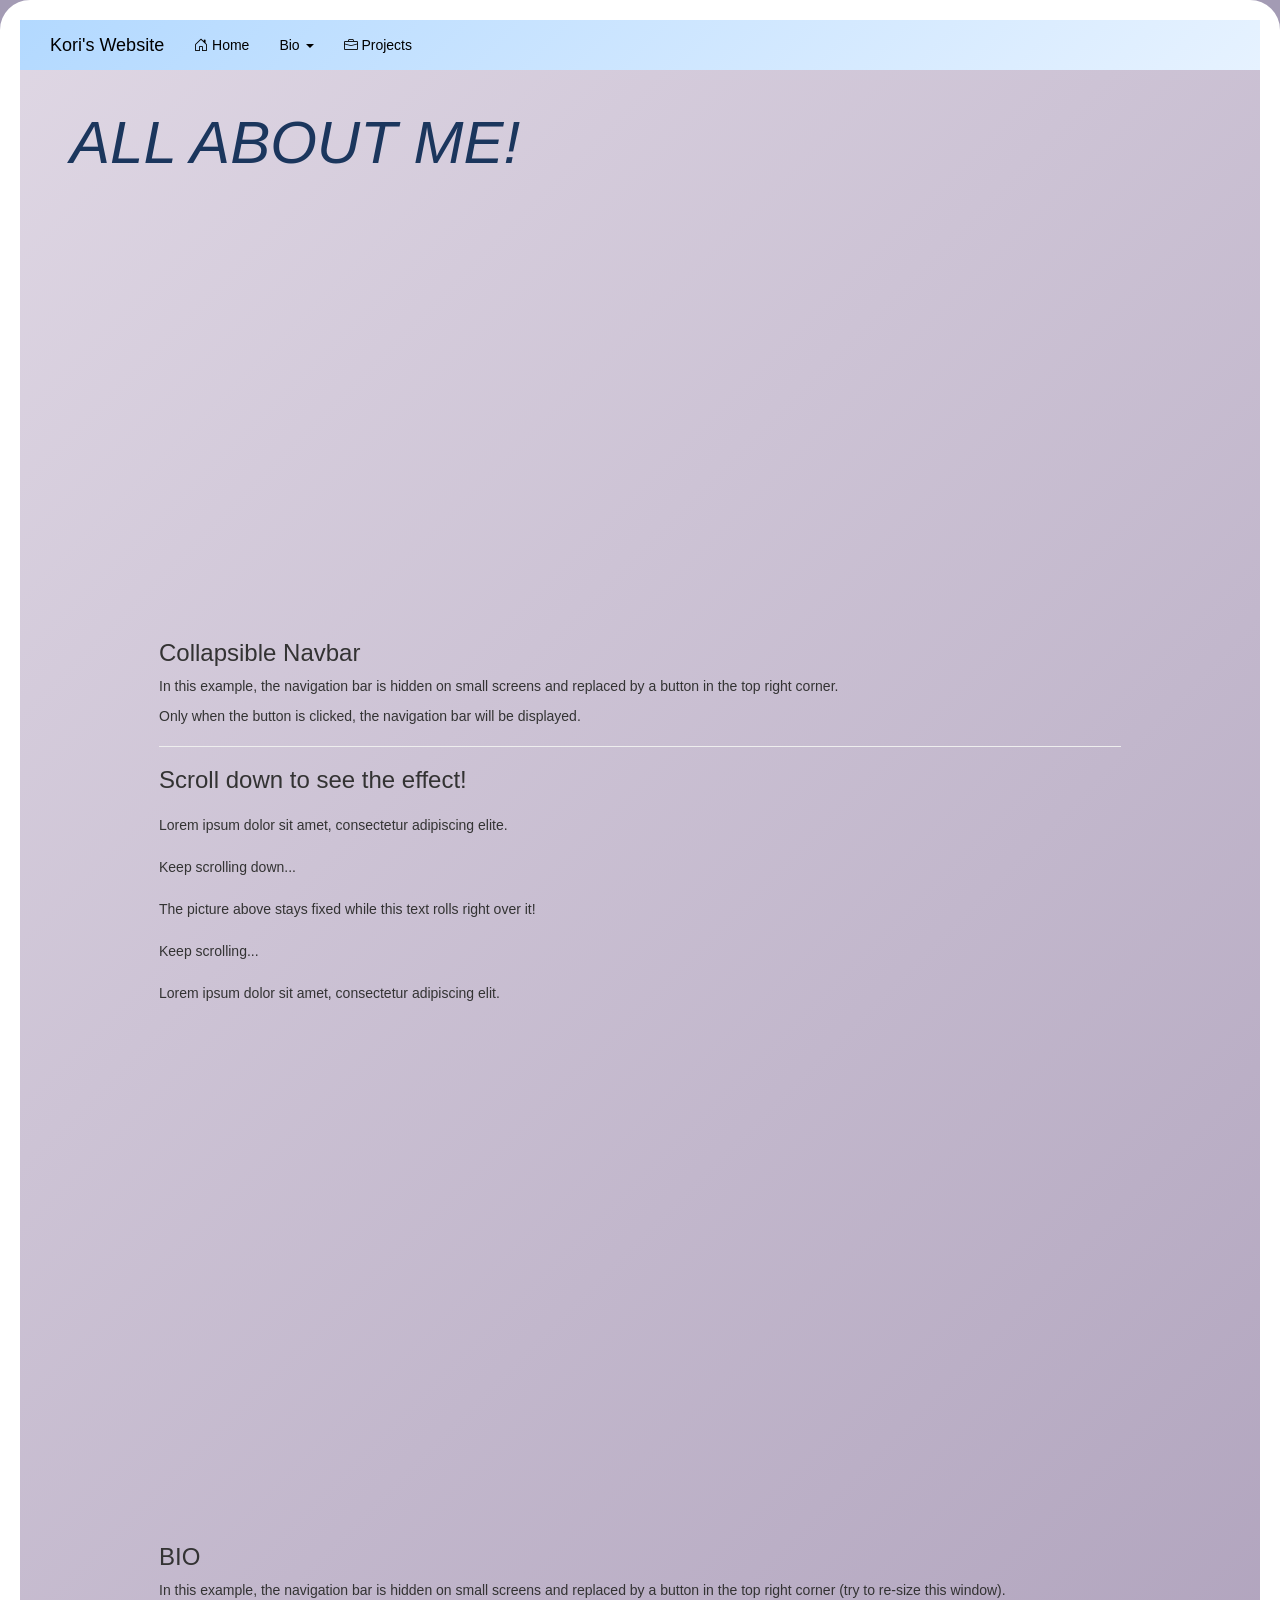
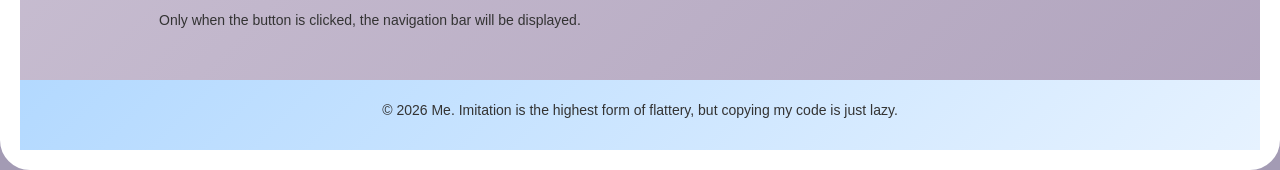
==== bio.html @ 788195bf "Create bio.html for personal website" ====
<!DOCTYPE html>
<html lang="en">
<head>
  <title>Kori's Website | About Me</title>
  <meta charset="utf-8">
  <link rel="icon" type="image/png" href="https://codehs.com/uploads/3c2c957ea691e31f2a3bf42e1557e6ff">
<link rel="stylesheet" href="https://cdn.jsdelivr.net/npm/bootstrap-icons@1.11.3/font/bootstrap-icons.min.css">
  <meta name="viewport" content="width=device-width, initial-scale=1">
  <link rel="stylesheet" href="https://maxcdn.bootstrapcdn.com/bootstrap/3.4.1/css/bootstrap.min.css">
  <link rel="stylesheet" href="style.css">
  <script src="https://ajax.googleapis.com/ajax/libs/jquery/3.7.1/jquery.min.js"></script>
  <script src="https://maxcdn.bootstrapcdn.com/bootstrap/3.4.1/js/bootstrap.min.js"></script>
  <style>
        /* This CSS runs ONLY on this specific page */
        html {
            background-color: #a39bb4; /* Match the background tone behind the white box */
            margin: 0;
            padding: 0;
            box-sizing: border-box;
        }

        body {
            /* Create the white border effect */
            border: 20px solid #ffffff; 
            border-radius: 30px;
            
            /* Background layout for the webpage content */
            background: linear-gradient(135deg, #dfd7e4 0%, #b0a3bd 100%); 
            min-height: calc(100vh - 40px); /* Adjusts height to account for the border top/bottom */
            margin: 0;
            box-sizing: border-box;
        }
    </style>
</head>
<body>

<nav class="myNav navbar-inverse soft-blue-gradient">
  <div class="container-fluid">
    <div class="navbar-header">
      <button type="button" class="navbar-toggle" data-toggle="collapse" data-target="#myNavbar">
        <span class="icon-bar"></span>
        <span class="icon-bar"></span>
        <span class="icon-bar"></span>                        
      </button>
      <a class="navbar-brand" href="index.html">Kori's Website</a>
    </div>
    <div class="collapse navbar-collapse" id="myNavbar">
      <ul class="nav navbar-nav">
        <li><a href="index.html"> <i class="bi bi-house-door"></i> Home</a></li>
        <li class="dropdown">
          <a class="dropdown-toggle active" data-toggle="dropdown" href="#">Bio <span class="caret"></span></a>
          <ul class="dropdown-menu">
            <li class ="active" ><a href="bio.html"><i class = "bi-person-fill"></i> About Me</a></li>
            <li><a href="gallery.html"><i class ="bi-grid-3x3-gap"></i> My Photo Gallery</a></li>
          </ul>
        </li>
        <li><a href="projects.html"><i class ="bi-briefcase"></i> Projects</a></li>
         
        
      </ul>
    </div>
  </div>
</nav>
<div class="parallax_bio">
        <h1 class=text-left>ALL ABOUT ME!</h1>
        
    </div>
    <div class="container" style="margin-top: 50px; margin-bottom: 500px;">
        <h3>Collapsible Navbar</h3>
        <p>In this example, the navigation bar is hidden on small screens and replaced by a button in the top right corner.</p>
        <p>Only when the button is clicked, the navigation bar will be displayed.</p>
        
        <!-- Added placeholder blocks to guarantee scrolling capability -->
        <hr>
        <h3>Scroll down to see the effect!</h3>
        <p style="line-height: 3;">
            Lorem ipsum dolor sit amet, consectetur adipiscing elite.<br>
            Keep scrolling down...<br>
            The picture above stays fixed while this text rolls right over it!<br>
            Keep scrolling...<br>
            Lorem ipsum dolor sit amet, consectetur adipiscing elit.
        </p>
    </div>
<div class="container">
  <h3>BIO</h3>
  <p>In this example, the navigation bar is hidden on small screens and replaced by a button in the top right corner (try to re-size this window).
  <p>Only when the button is clicked, the navigation bar will be displayed.</p>
</div>
<footer class="bottom-footer">
  <div class="container">
    <div class="row">
      <div class="col-xs-12 text-center">
        <p class="copyright-text">&copy; 2026 Me. Imitation is the highest form of flattery, but copying my code is just lazy.</p>
      </div>
    </div>
  </div>
</footer>
</body>
</html>
---- style.css ----
h1{
    font-style: italic;
}

.myNav.soft-blue-gradient {
  background-image: linear-gradient(135deg, #b3d9ff, #e6f2ff);
  background-color: #b3d9ff; 
 
}

.parallax h1,
.parallax_bio h1{
  color: #1b365d;
  
  font-size: clamp(2rem, 1rem + 6vw, 6rem);
  margin-top: 0;
  padding-top: 40px;
  padding-left: 50px;
  margin-right: 200px;
   
}
.myNav.navbar-inverse .navbar-brand,
.myNav.navbar-inverse .navbar-nav > li > a {
    color: #000000;
}
.parallax h3, 
.parrallax_bio h3{
color: #1b365d;
  font-size: clamp(1.25rem, 1rem + 1vw, 2rem);
  margin-top: 0.5rem; 
  padding-left:50px;
  font-weight: 400;    
}


.myNav .navbar-nav > .active > a {
  background-color: #1b365d !important; 
  color: #ffffff !important;           
}
.myNav .dropdown-menu > .active > a {
  background-color: #1b365d !important; 
  color: #ffffff !important;           
}
.dropdown-menu .li{
    background-color:b3d9ff ;
}
.parallax {
  /* The image used */
  background-image: url("https://www.trafalgar.com/real-word/wp-content/uploads//2018/01/Tokyo-Skyline-www.istockphoto.com_gb_photo_tokyo-japan-city-skyline-gm504317383-44289846-SeanPavonePhoto.jpg");

  /* Set a specific height */
  min-height: 500px;

  /* Create the parallax scrolling effect */
  background-attachment: scroll;
  background-position: center;
  background-repeat: no-repeat;
  background-size: cover;
  
}

.bottom-footer {
  background-image: linear-gradient(135deg, #b3d9ff, #e6f2ff);
  background-color: #b3d9ff;  
  padding: 20px 0;           
  margin-top: 40px;         
}
.parallax_bio {
  /* The image used */
  background-image: url("https://img.magnific.com/free-photo/blue-stationery-table_23-2148169490.jpg?semt=ais_hybrid&w=740&q=80");

  /* Set a specific height */
  min-height: 500px;

  /* Create the parallax scrolling effect */
  background-attachment: fixed;
  background-position: center;
  background-repeat: no-repeat;
  background-size: cover;
  
}
.bottom-footer {
  background-image: linear-gradient(135deg, #b3d9ff, #e6f2ff);
  background-color: #b3d9ff;  
  padding: 20px 0;           
  margin-top: 40px;         
}

.myNav.navbar-inverse .navbar-nav > li > a:hover,
.myNav.navbar-inverse .navbar-nav > li > a:focus,
.myNav.navbar-inverse .navbar-nav > .open > a,
.myNav.navbar-inverse .navbar-nav > .open > a:hover,
.myNav.navbar-inverse .navbar-nav > .open > a:focus,
.myNav .dropdown-menu > .active > a,
.myNav .dropdown-menu > li > a:hover,
.myNav .dropdown-menu > li > a:focus {
    background-color: #7fb5ff;
    color: #ffffff !important;
}

.myNav .dropdown-menu {
    background-color: #b3d9ff !important;
}
body{
    background-color: #FBF9F6 
}
.body p{
    
}
/* Target screens smaller than or equal to 768px (Mobile/Tablets) */
@media screen and (width <= 768px) {
  body {
    background-color: lightgray;
  }
}

/* Target screens larger than or equal to 1024px (Desktops) */
@media screen and (width >= 1024px) {
  .container {
    width: 80%;
  }
}

/* Target a specific range (Between 600px and 1000px) */
@media screen and (600px <= width <= 1000px) {
  .sidebar {
    display: block;
  }
}
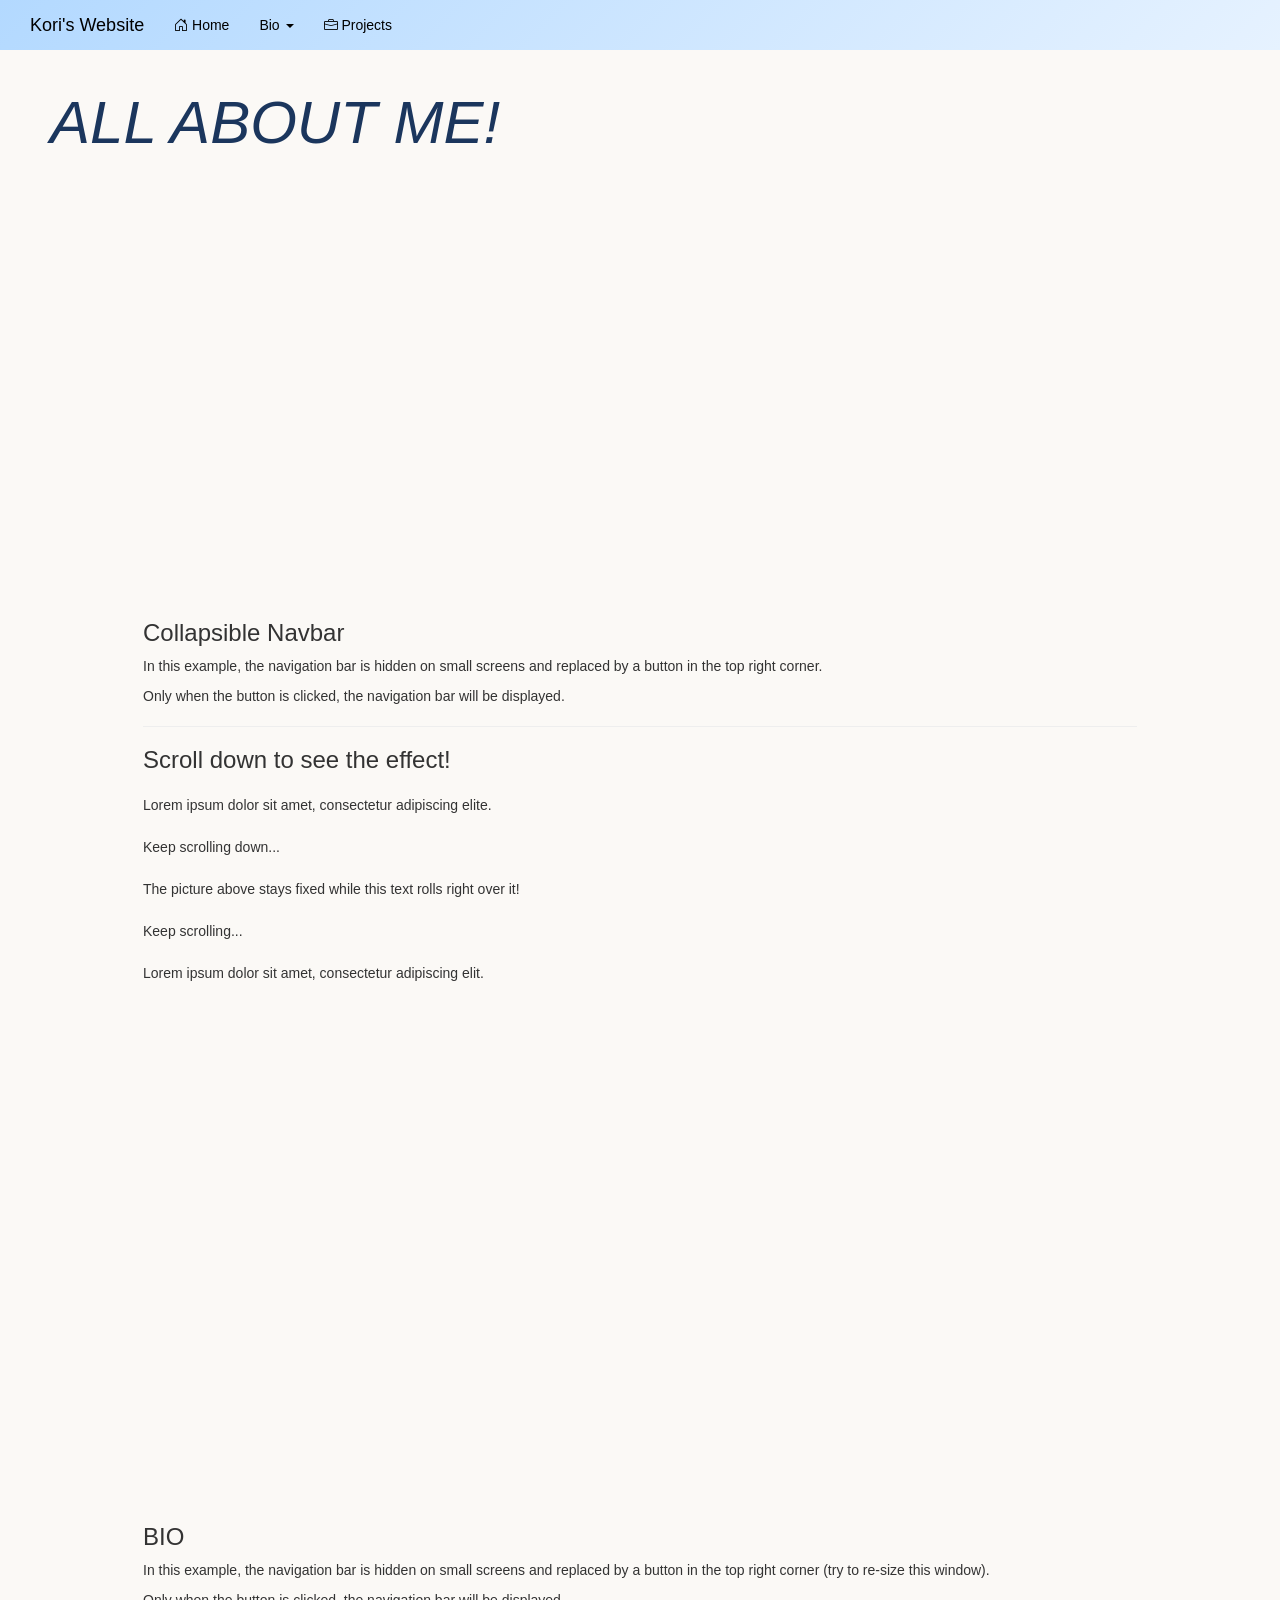
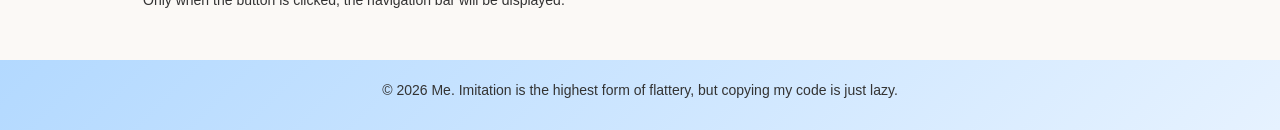
==== commit aaf32021: "Remove inline CSS from bio.html Removed inline CSS styles from bio.html to improve maintainability." ====
--- a/bio.html
+++ b/bio.html
@@ -10,27 +10,7 @@
   <link rel="stylesheet" href="style.css">
   <script src="https://ajax.googleapis.com/ajax/libs/jquery/3.7.1/jquery.min.js"></script>
   <script src="https://maxcdn.bootstrapcdn.com/bootstrap/3.4.1/js/bootstrap.min.js"></script>
-  <style>
-        /* This CSS runs ONLY on this specific page */
-        html {
-            background-color: #a39bb4; /* Match the background tone behind the white box */
-            margin: 0;
-            padding: 0;
-            box-sizing: border-box;
-        }
-
-        body {
-            /* Create the white border effect */
-            border: 20px solid #ffffff; 
-            border-radius: 30px;
-            
-            /* Background layout for the webpage content */
-            background: linear-gradient(135deg, #dfd7e4 0%, #b0a3bd 100%); 
-            min-height: calc(100vh - 40px); /* Adjusts height to account for the border top/bottom */
-            margin: 0;
-            box-sizing: border-box;
-        }
-    </style>
+  
 </head>
 <body>
 
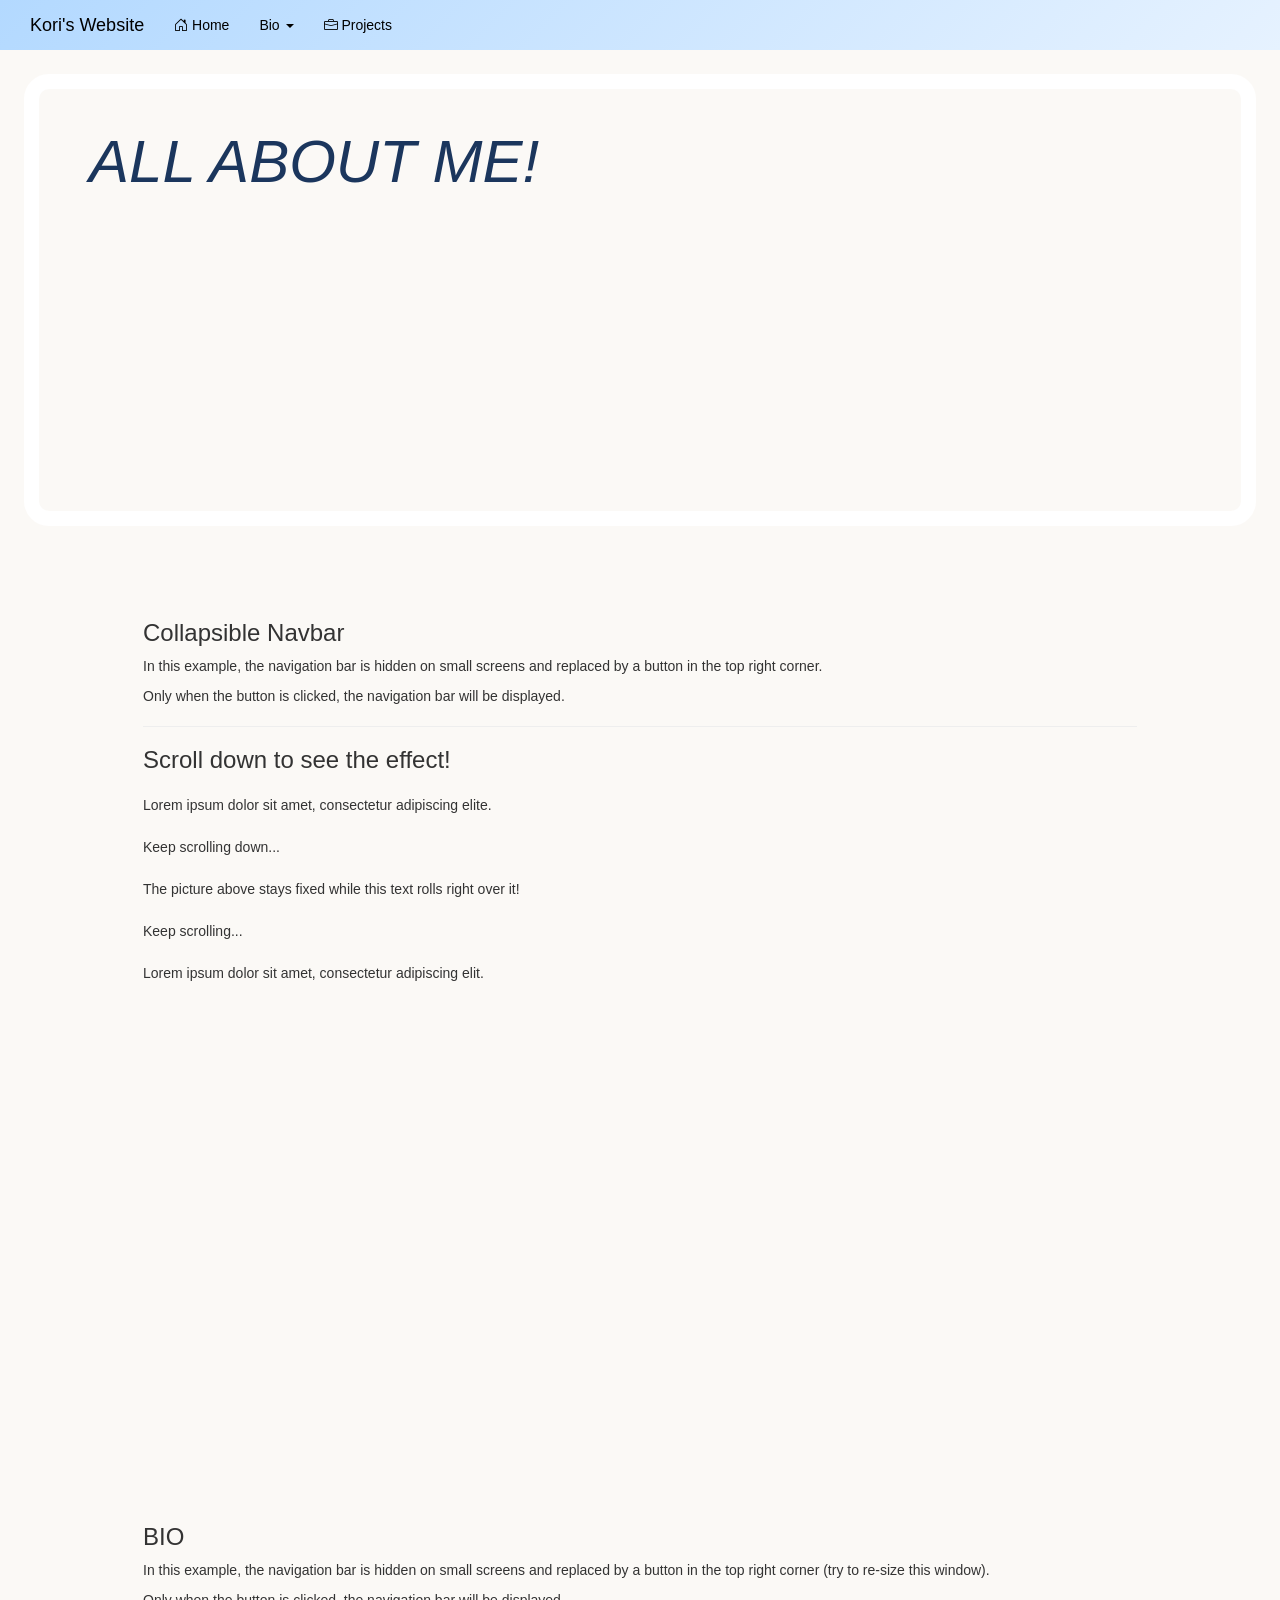
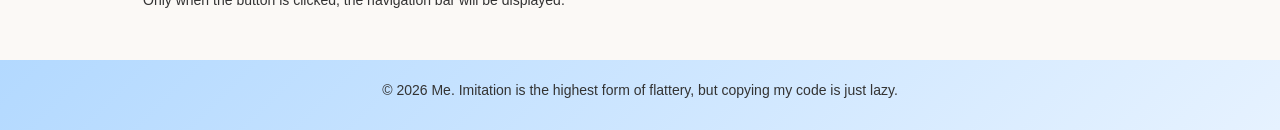
==== commit ca991118: "Enhance bio.html with parallax styles Added CSS styles for parallax effect and frame." ====
--- a/bio.html
+++ b/bio.html
@@ -10,7 +10,23 @@
   <link rel="stylesheet" href="style.css">
   <script src="https://ajax.googleapis.com/ajax/libs/jquery/3.7.1/jquery.min.js"></script>
   <script src="https://maxcdn.bootstrapcdn.com/bootstrap/3.4.1/js/bootstrap.min.js"></script>
-  
+  <style>
+  /* Keeps the floating border strictly limited to the parallax section container */
+  .parallax_bio {
+    position: relative; 
+  }
+
+  /* Creates the floating outline inside your picture */
+  .parallax-frame {
+    position: absolute;
+    inset: 24px;              /* Pulls the box 24px away from the image edges */
+    border: 15px solid #ffffff; /* Thickness of the white line */
+    border-radius: 25px;       /* Rounds the corners */
+    box-sizing: border-box; 
+    pointer-events: none;      /* Prevents the border layer from blocking mouse clicks */
+  }
+</style>
+
 </head>
 <body>
 
@@ -42,9 +58,11 @@
   </div>
 </nav>
 <div class="parallax_bio">
-        <h1 class=text-left>ALL ABOUT ME!</h1>
+     <div class="parallax-frame">
+        <h1>ALL ABOUT ME!</h1>
         
     </div>
+    </div> 
     <div class="container" style="margin-top: 50px; margin-bottom: 500px;">
         <h3>Collapsible Navbar</h3>
         <p>In this example, the navigation bar is hidden on small screens and replaced by a button in the top right corner.</p>
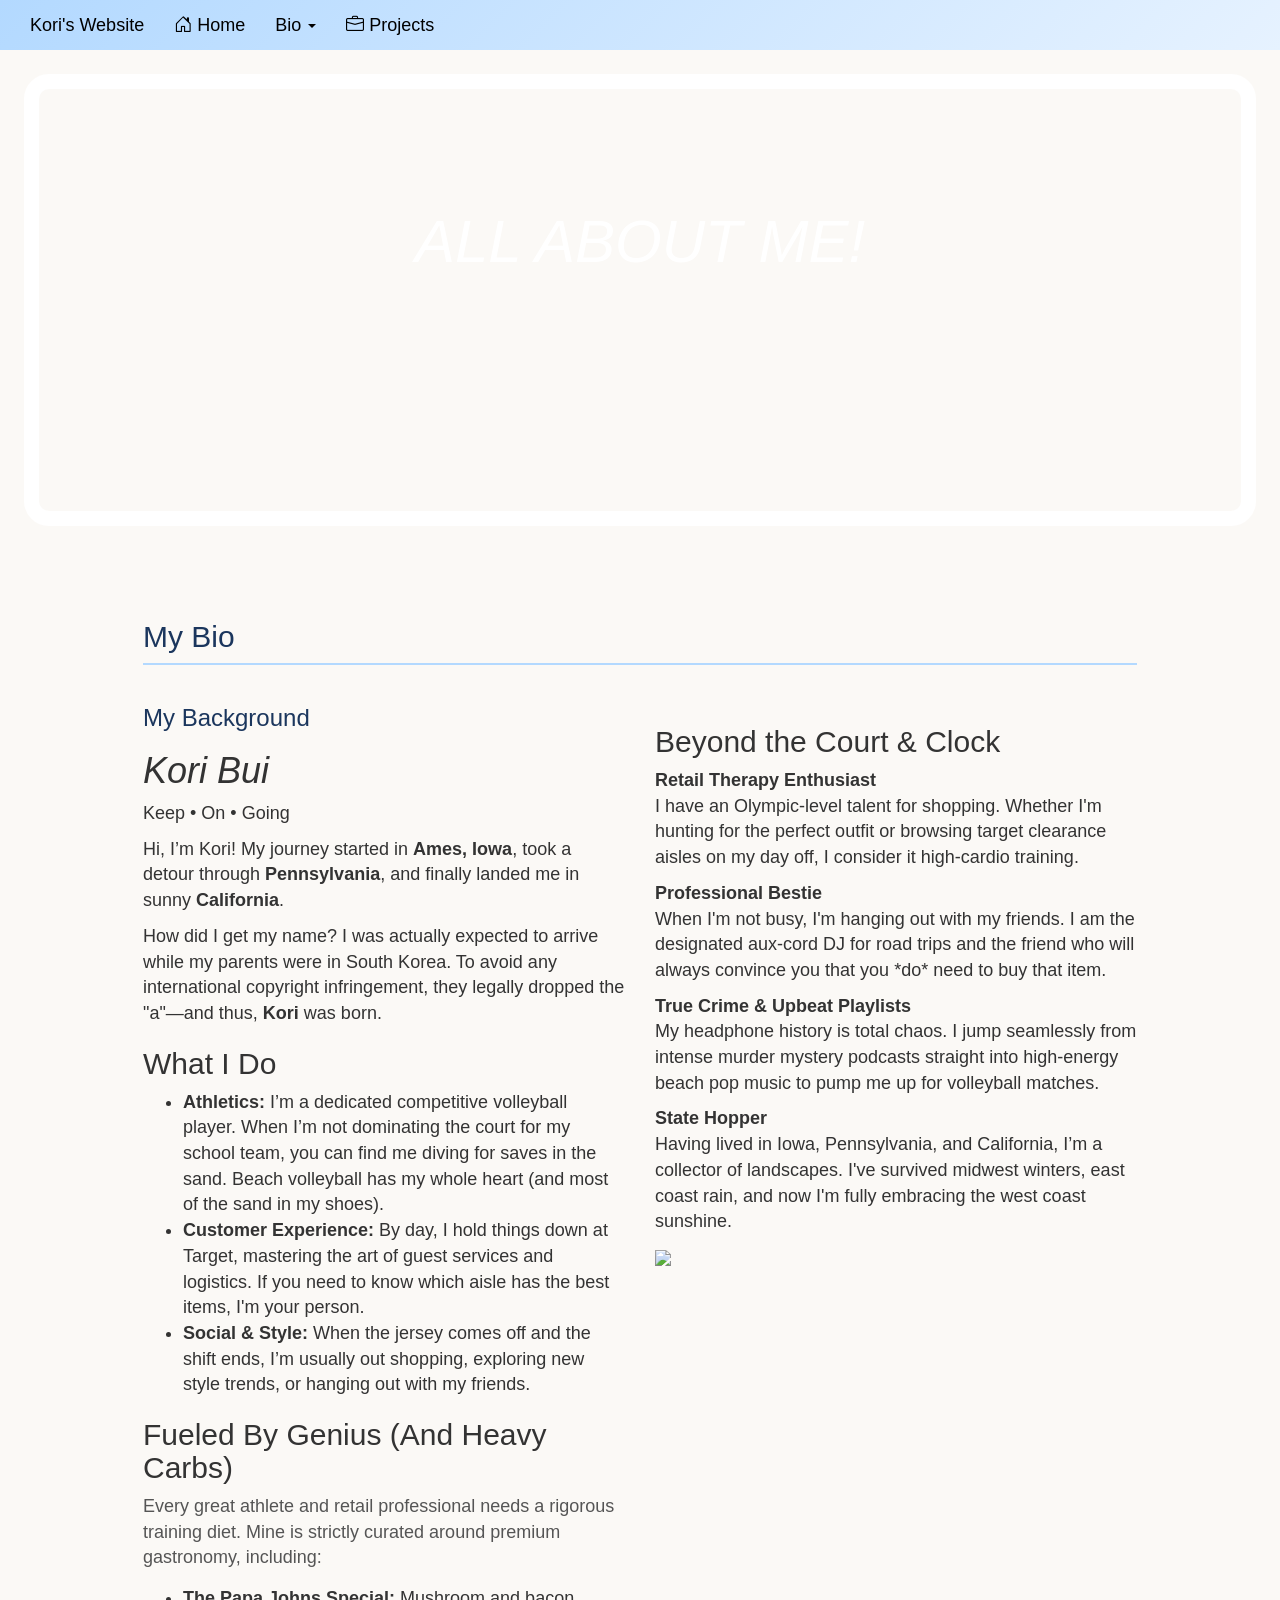
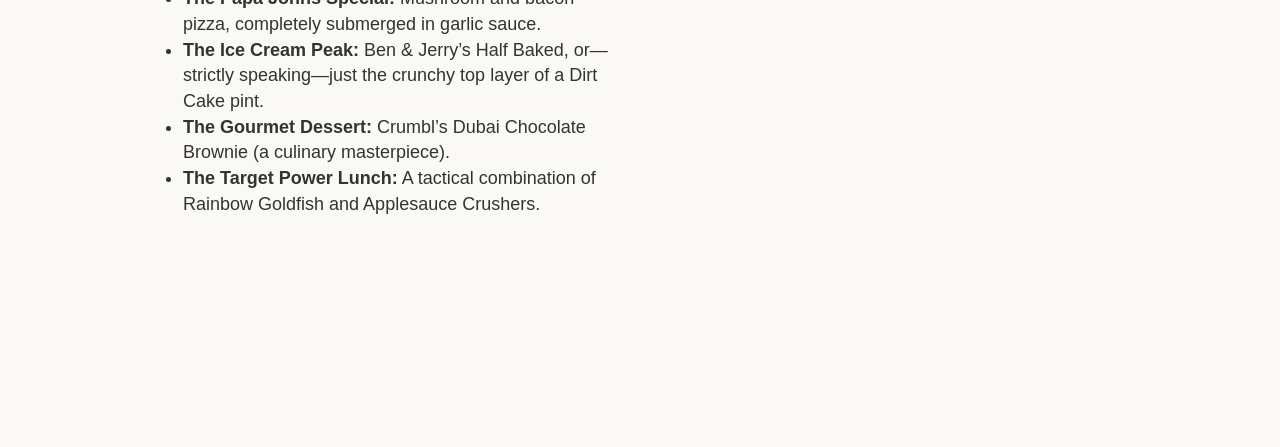
==== commit 12c516bf: "Update bio.html with personal bio and interests Added a new bio section with personal background and" ====
--- a/bio.html
+++ b/bio.html
@@ -25,6 +25,14 @@
     box-sizing: border-box; 
     pointer-events: none;      /* Prevents the border layer from blocking mouse clicks */
   }
+  body {
+    font-family: 'Poppins', sans-serif;
+    
+   
+    
+    /* CHANGE THIS if you want ALL text across the page to be bigger: */
+    font-size: 18px; 
+}
 </style>
 
 </head>
@@ -63,35 +71,90 @@
         
     </div>
     </div> 
-    <div class="container" style="margin-top: 50px; margin-bottom: 500px;">
-        <h3>Collapsible Navbar</h3>
-        <p>In this example, the navigation bar is hidden on small screens and replaced by a button in the top right corner.</p>
-        <p>Only when the button is clicked, the navigation bar will be displayed.</p>
+<div class="container" style="margin-top: 50px; margin-bottom: 200px;">
+    <!-- Section Title -->
+    <div class="row" style="margin-bottom: 30px;">
+        <div class="col-xs-12">
+            <h2 style="color: #1b365d; border-bottom: 2px solid #b3d9ff; padding-bottom: 10px;">My Bio</h2>
+        </div>
+    </div>
+
+    <!-- Two Column Information Layout -->
+    <div class="row">
+        <!-- Left Column -->
+        <div class="col-sm-6" style="margin-bottom: 20px;">
+            <h3 style="color: #1b365d; margin-top: 0;">My Background</h3>
+             <div class="content-col">
+            <h1>Kori Bui</h1>
+            <p class="taglines">Keep • On • Going</p>
+            
+            <div class="intro-text">
+                <p>Hi, I’m Kori! My journey started in <strong>Ames, Iowa</strong>, took a detour through <strong>Pennsylvania</strong>, and finally landed me in sunny <strong>California</strong>.</p>
+                <p>How did I get my name? I was actually expected to arrive while my parents were in South Korea. To avoid any international copyright infringement, they legally dropped the "a"—and thus, <strong>Kori</strong> was born.</p>
+            </div>
+
+            <h2>What I Do</h2>
+            <ul>
+                <li><strong>Athletics:</strong> I’m a dedicated competitive volleyball player. When I’m not dominating the court for my school team, you can find me diving for saves in the sand. Beach volleyball has my whole heart (and most of the sand in my shoes).</li>
+                <li><strong>Customer Experience:</strong> By day, I hold things down at Target, mastering the art of guest services and logistics. If you need to know which aisle has the best items, I'm your person.</li>
+                <li><strong>Social & Style:</strong> When the jersey comes off and the shift ends, I’m usually out shopping, exploring new style trends, or hanging out with my friends.</li>
+            </ul>
+
+            <h2>Fueled By Genius (And Heavy Carbs)</h2>
+            <p style="margin-bottom: 15px; color: #555;">Every great athlete and retail professional needs a rigorous training diet. Mine is strictly curated around premium gastronomy, including:</p>
+            <ul>
+                <li><strong>The Papa Johns Special:</strong> Mushroom and bacon pizza, completely submerged in garlic sauce.</li>
+                <li><strong>The Ice Cream Peak:</strong> Ben & Jerry’s Half Baked, or—strictly speaking—just the crunchy top layer of a Dirt Cake pint.</li>
+                <li><strong>The Gourmet Dessert:</strong> Crumbl’s Dubai Chocolate Brownie (a culinary masterpiece).</li>
+                <li><strong>The Target Power Lunch:</strong> A tactical combination of Rainbow Goldfish and Applesauce Crushers.</li>
+            </ul>
+
+            
+        </div>
+
+        </div>
         
-        <!-- Added placeholder blocks to guarantee scrolling capability -->
-        <hr>
-        <h3>Scroll down to see the effect!</h3>
-        <p style="line-height: 3;">
-            Lorem ipsum dolor sit amet, consectetur adipiscing elite.<br>
-            Keep scrolling down...<br>
-            The picture above stays fixed while this text rolls right over it!<br>
-            Keep scrolling...<br>
-            Lorem ipsum dolor sit amet, consectetur adipiscing elit.
-        </p>
+        <!-- Right Column -->
+        <div class="col-sm-6" style="margin-bottom: 20px;">
+                        
+            <h2>Beyond the Court & Clock</h2>
+            <div class="modern-list-grid" style="margin-bottom: 20px;">
+                
+                <div class="info-card interest-card">
+                    
+                    <strong>Retail Therapy Enthusiast</strong>
+                    <p>I have an Olympic-level talent for shopping. Whether I'm hunting for the perfect outfit or browsing target clearance aisles on my day off, I consider it high-cardio training.</p>
+                </div>
+
+                <div class="info-card interest-card">
+                    
+                    <strong>Professional Bestie</strong>
+                    <p>When I'm not busy, I'm hanging out with my friends. I am the designated aux-cord DJ for road trips and the friend who will always convince you that you *do* need to buy that item.</p>
+                </div>
+
+                <div class="info-card interest-card">
+                    
+                    <strong>True Crime & Upbeat Playlists</strong>
+                    <p>My headphone history is total chaos. I jump seamlessly from intense murder mystery podcasts straight into high-energy beach pop music to pump me up for volleyball matches.</p>
+                </div>
+
+                <div class="info-card interest-card">
+                    
+                    <strong>State Hopper</strong>
+                    <p>Having lived in Iowa, Pennsylvania, and California, I’m a collector of landscapes. I've survived midwest winters, east coast rain, and now I'm fully embracing the west coast sunshine.</p>
+                </div>
+                <!-- Interests Section Bottom Image -->
+            <div class="interests-image-wrapper">
+                <img src="https://stuffinla.com/wp-content/uploads/2017/02/49271155788_a6fb39713d_k.jpg"  class="interests-bottom-img">
+            </div>
+
+
+            </div>
+            
+
+        </div>
     </div>
-<div class="container">
-  <h3>BIO</h3>
-  <p>In this example, the navigation bar is hidden on small screens and replaced by a button in the top right corner (try to re-size this window).
-  <p>Only when the button is clicked, the navigation bar will be displayed.</p>
 </div>
-<footer class="bottom-footer">
-  <div class="container">
-    <div class="row">
-      <div class="col-xs-12 text-center">
-        <p class="copyright-text">&copy; 2026 Me. Imitation is the highest form of flattery, but copying my code is just lazy.</p>
-      </div>
-    </div>
-  </div>
 </footer>
 </body>
 </html>
--- a/style.css
+++ b/style.css
@@ -7,9 +7,15 @@
   background-color: #b3d9ff; 
  
 }
-
-.parallax h1,
 .parallax_bio h1{
+    font-size: clamp(2rem, 1rem + 6vw, 6rem);
+    color:white !important;
+    padding-top:100px !important;
+    text-align: center !important;
+    margin-right:30px;
+    margin-left:30px;
+}
+.parallax h1,{
   color: #1b365d;
   
   font-size: clamp(2rem, 1rem + 6vw, 6rem);
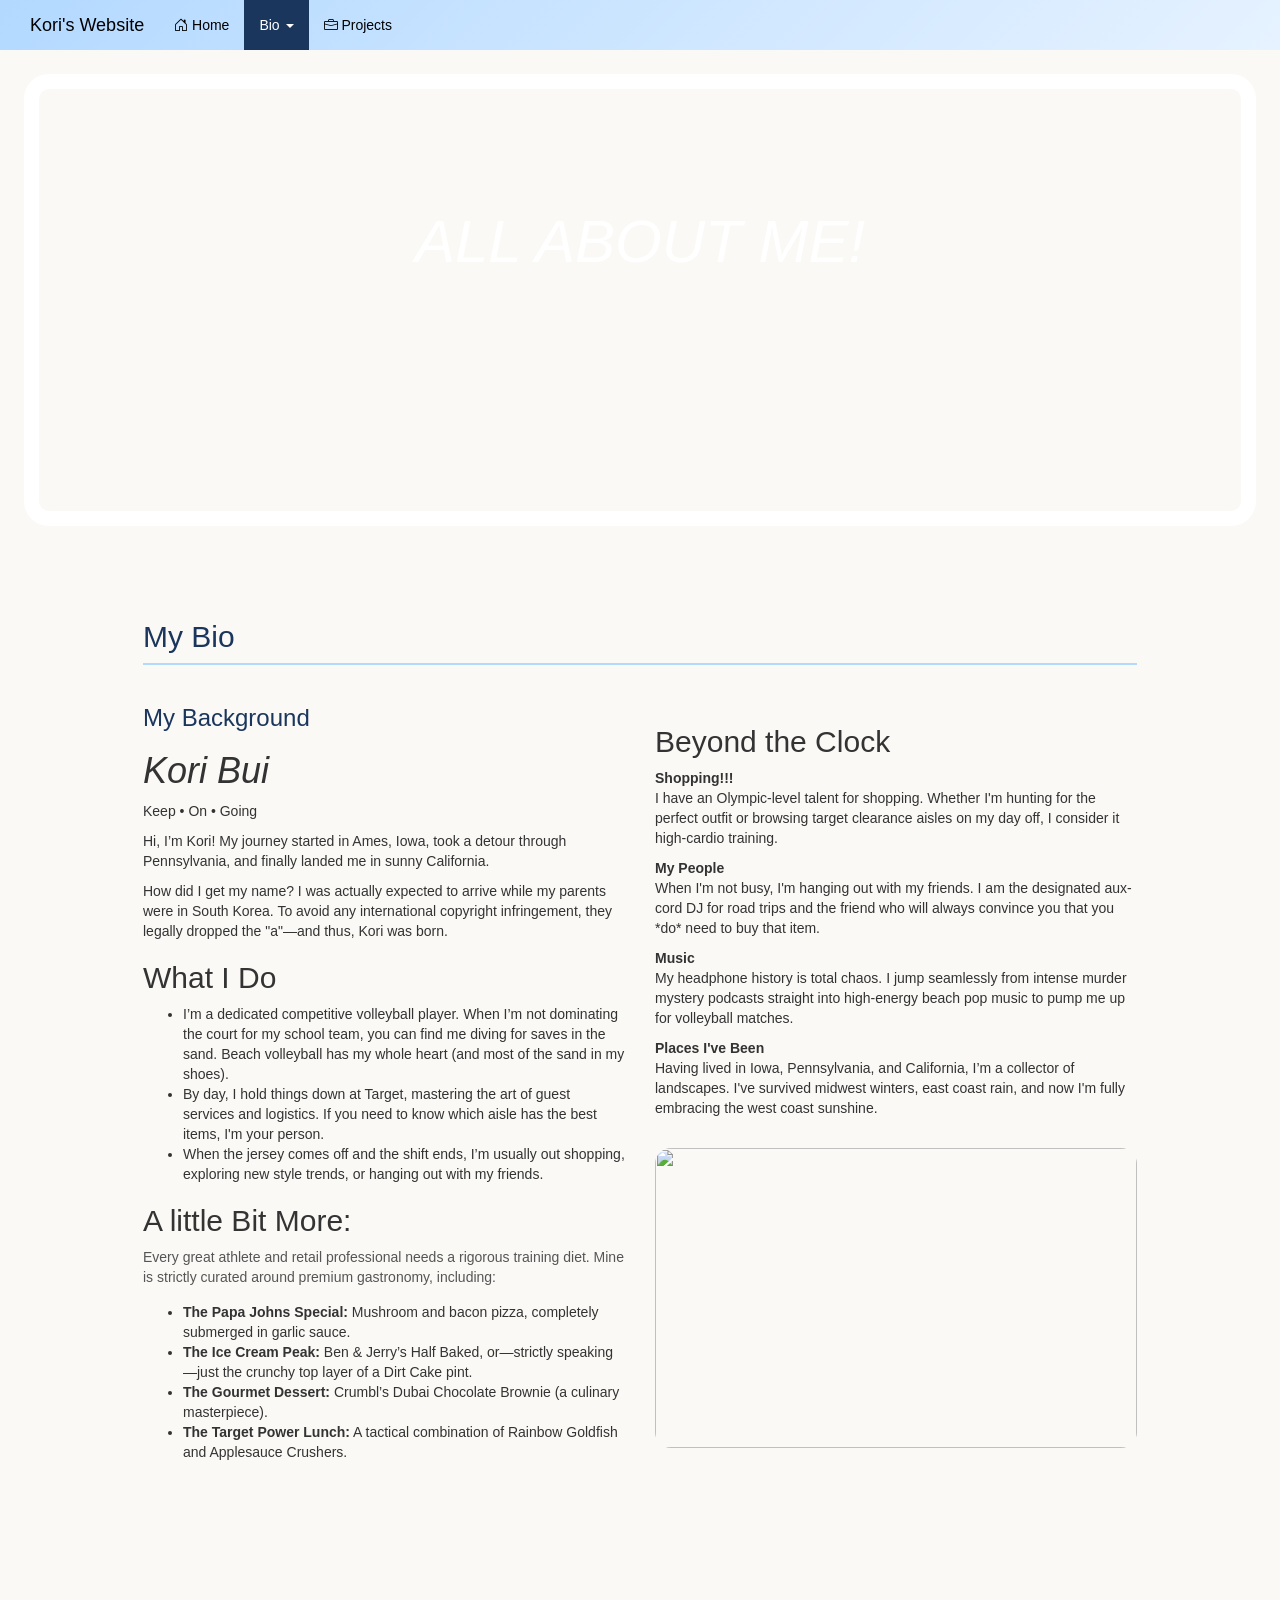
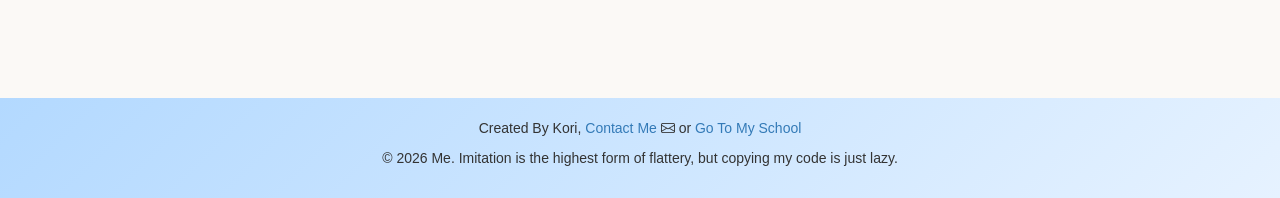
==== commit 5ae009fe: "Refactor bio.html for clarity and structure" ====
--- a/bio.html
+++ b/bio.html
@@ -30,9 +30,9 @@
     
    
     
-    /* CHANGE THIS if you want ALL text across the page to be bigger: */
-    font-size: 18px; 
+     
 }
+
 </style>
 
 </head>
@@ -51,8 +51,8 @@
     <div class="collapse navbar-collapse" id="myNavbar">
       <ul class="nav navbar-nav">
         <li><a href="index.html"> <i class="bi bi-house-door"></i> Home</a></li>
-        <li class="dropdown">
-          <a class="dropdown-toggle active" data-toggle="dropdown" href="#">Bio <span class="caret"></span></a>
+        <li class="dropdown active">
+          <a class="dropdown-toggle" data-toggle="dropdown" href="#">Bio <span class="caret"></span></a>
           <ul class="dropdown-menu">
             <li class ="active" ><a href="bio.html"><i class = "bi-person-fill"></i> About Me</a></li>
             <li><a href="gallery.html"><i class ="bi-grid-3x3-gap"></i> My Photo Gallery</a></li>
@@ -89,18 +89,18 @@
             <p class="taglines">Keep • On • Going</p>
             
             <div class="intro-text">
-                <p>Hi, I’m Kori! My journey started in <strong>Ames, Iowa</strong>, took a detour through <strong>Pennsylvania</strong>, and finally landed me in sunny <strong>California</strong>.</p>
-                <p>How did I get my name? I was actually expected to arrive while my parents were in South Korea. To avoid any international copyright infringement, they legally dropped the "a"—and thus, <strong>Kori</strong> was born.</p>
+                <p>Hi, I’m Kori! My journey started in Ames, Iowa, took a detour through Pennsylvania, and finally landed me in sunny California.</p>
+                <p>How did I get my name? I was actually expected to arrive while my parents were in South Korea. To avoid any international copyright infringement, they legally dropped the "a"—and thus, Kori was born.</p>
             </div>
 
             <h2>What I Do</h2>
             <ul>
-                <li><strong>Athletics:</strong> I’m a dedicated competitive volleyball player. When I’m not dominating the court for my school team, you can find me diving for saves in the sand. Beach volleyball has my whole heart (and most of the sand in my shoes).</li>
-                <li><strong>Customer Experience:</strong> By day, I hold things down at Target, mastering the art of guest services and logistics. If you need to know which aisle has the best items, I'm your person.</li>
-                <li><strong>Social & Style:</strong> When the jersey comes off and the shift ends, I’m usually out shopping, exploring new style trends, or hanging out with my friends.</li>
+                <li>I’m a dedicated competitive volleyball player. When I’m not dominating the court for my school team, you can find me diving for saves in the sand. Beach volleyball has my whole heart (and most of the sand in my shoes).</li>
+                <li> By day, I hold things down at Target, mastering the art of guest services and logistics. If you need to know which aisle has the best items, I'm your person.</li>
+                <li> When the jersey comes off and the shift ends, I’m usually out shopping, exploring new style trends, or hanging out with my friends.</li>
             </ul>
 
-            <h2>Fueled By Genius (And Heavy Carbs)</h2>
+            <h2>A little Bit More:</h2>
             <p style="margin-bottom: 15px; color: #555;">Every great athlete and retail professional needs a rigorous training diet. Mine is strictly curated around premium gastronomy, including:</p>
             <ul>
                 <li><strong>The Papa Johns Special:</strong> Mushroom and bacon pizza, completely submerged in garlic sauce.</li>
@@ -117,30 +117,30 @@
         <!-- Right Column -->
         <div class="col-sm-6" style="margin-bottom: 20px;">
                         
-            <h2>Beyond the Court & Clock</h2>
+            <h2>Beyond the Clock</h2>
             <div class="modern-list-grid" style="margin-bottom: 20px;">
                 
                 <div class="info-card interest-card">
                     
-                    <strong>Retail Therapy Enthusiast</strong>
+                    <strong>Shopping!!!</strong>
                     <p>I have an Olympic-level talent for shopping. Whether I'm hunting for the perfect outfit or browsing target clearance aisles on my day off, I consider it high-cardio training.</p>
                 </div>
 
                 <div class="info-card interest-card">
                     
-                    <strong>Professional Bestie</strong>
+                    <strong>My People</strong>
                     <p>When I'm not busy, I'm hanging out with my friends. I am the designated aux-cord DJ for road trips and the friend who will always convince you that you *do* need to buy that item.</p>
                 </div>
 
                 <div class="info-card interest-card">
                     
-                    <strong>True Crime & Upbeat Playlists</strong>
+                    <strong>Music</strong>
                     <p>My headphone history is total chaos. I jump seamlessly from intense murder mystery podcasts straight into high-energy beach pop music to pump me up for volleyball matches.</p>
                 </div>
 
                 <div class="info-card interest-card">
                     
-                    <strong>State Hopper</strong>
+                    <strong>Places I've Been</strong>
                     <p>Having lived in Iowa, Pennsylvania, and California, I’m a collector of landscapes. I've survived midwest winters, east coast rain, and now I'm fully embracing the west coast sunshine.</p>
                 </div>
                 <!-- Interests Section Bottom Image -->
@@ -155,6 +155,15 @@
         </div>
     </div>
 </div>
+<footer class="bottom-footer">
+  <div class="container">
+    <div class="row">
+      <div class="col-xs-12 text-center">
+          <p class="copyright-text">Created By Kori, <a href="mailto:koribui7@gmail.com">Contact Me  </a> <i class ="bi bi-envelope"></i>  or <a href = "https://granadahigh.livermoreschools.org/">Go To My School</a></p>
+        <p class="copyright-text">&copy; 2026 Me. Imitation is the highest form of flattery, but copying my code is just lazy.</p>
+      </div>
+    </div>
+  </div>
 </footer>
 </body>
 </html>
--- a/style.css
+++ b/style.css
@@ -15,11 +15,11 @@
     margin-right:30px;
     margin-left:30px;
 }
-.parallax h1,{
+.parallax h1{
   color: #1b365d;
   
   font-size: clamp(2rem, 1rem + 6vw, 6rem);
-  margin-top: 0;
+  margin-top: 0px;
   padding-top: 40px;
   padding-left: 50px;
   margin-right: 200px;
@@ -58,7 +58,7 @@
   min-height: 500px;
 
   /* Create the parallax scrolling effect */
-  background-attachment: scroll;
+  background-attachment: fixed;
   background-position: center;
   background-repeat: no-repeat;
   background-size: cover;
@@ -78,7 +78,7 @@
   /* Set a specific height */
   min-height: 500px;
 
-  /* Create the parallax scrolling effect */
+  /* Create the parallax  effect */
   background-attachment: fixed;
   background-position: center;
   background-repeat: no-repeat;
@@ -133,3 +133,20 @@
     display: block;
   }
 }
+.interests-image-wrapper {
+    width: 100%;
+    display: flex;
+    justify-content: center;
+    margin: 30px 0; /* Adds spacing above and below the image */
+}
+
+.interests-bottom-img {
+    
+    width: 100%;          
+    height: 300px;        
+    
+    
+    object-fit: cover;    
+    border-radius: 16px;  
+   
+}
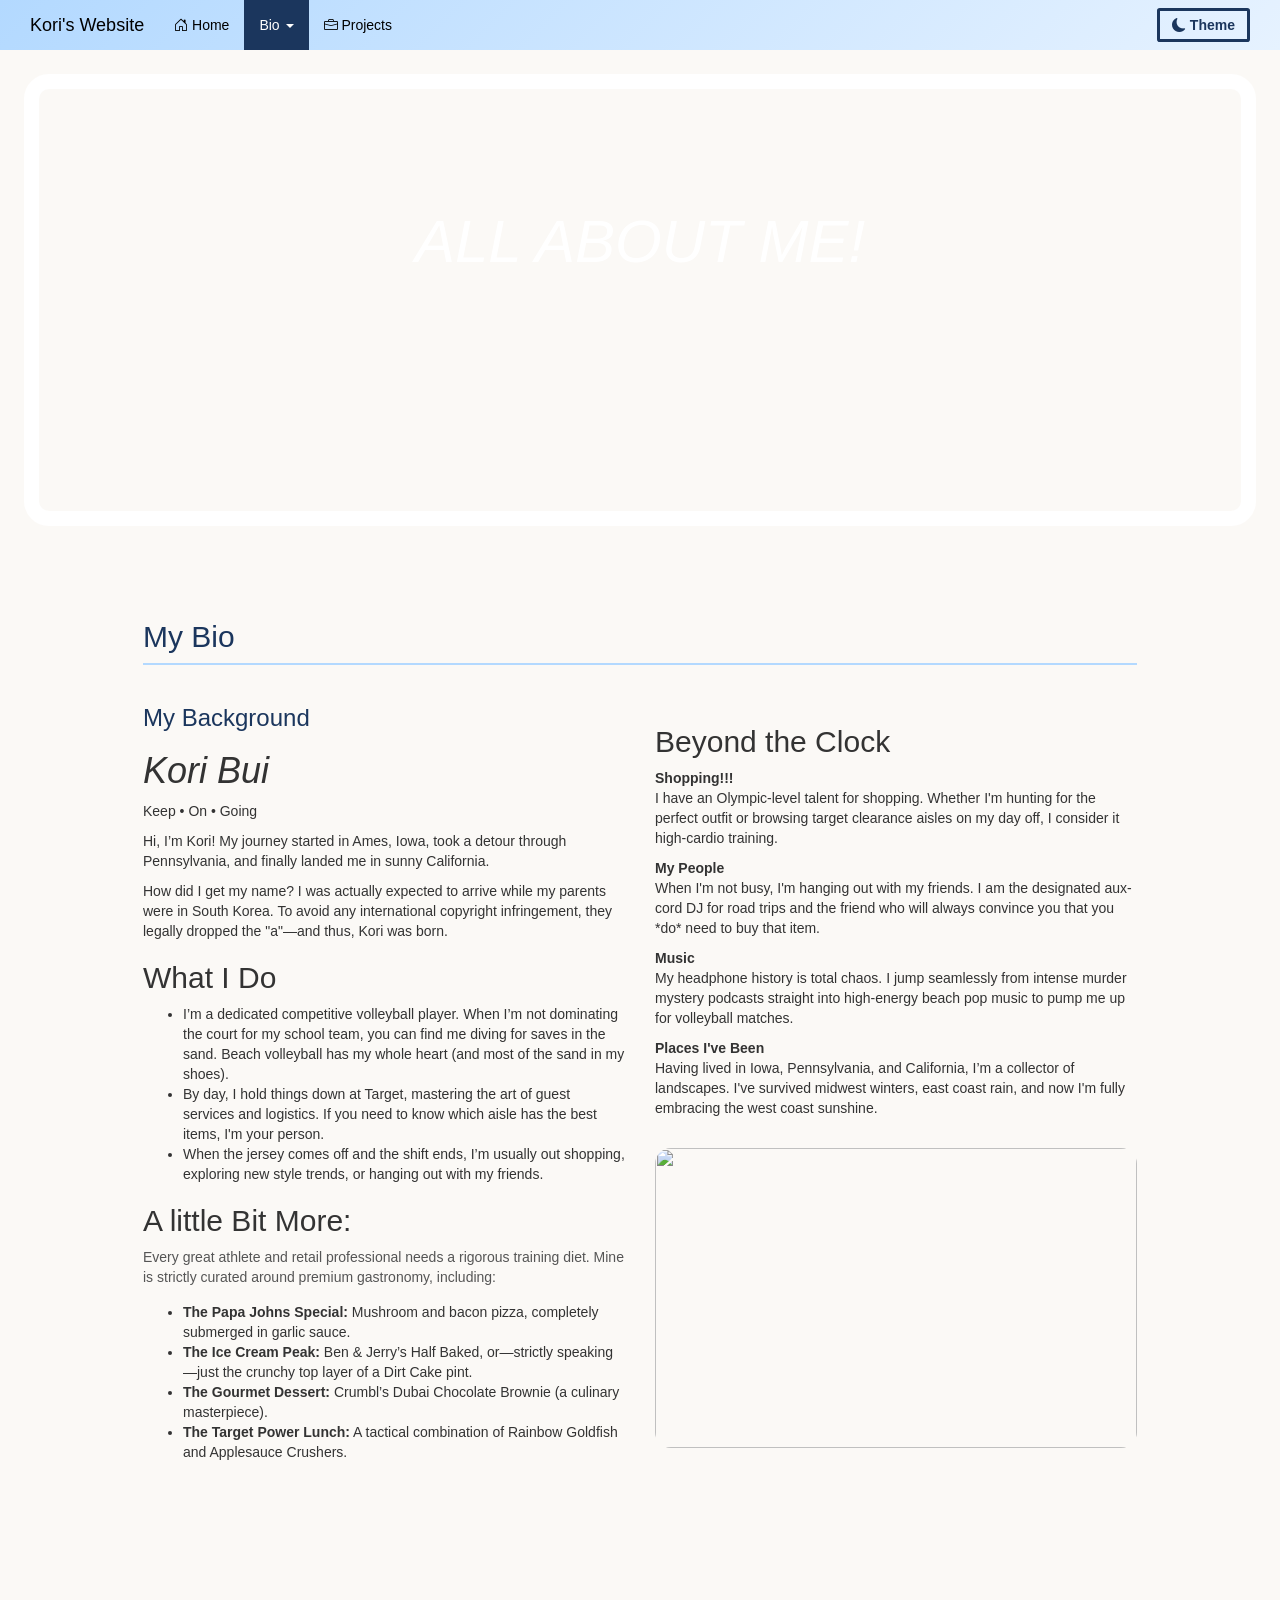
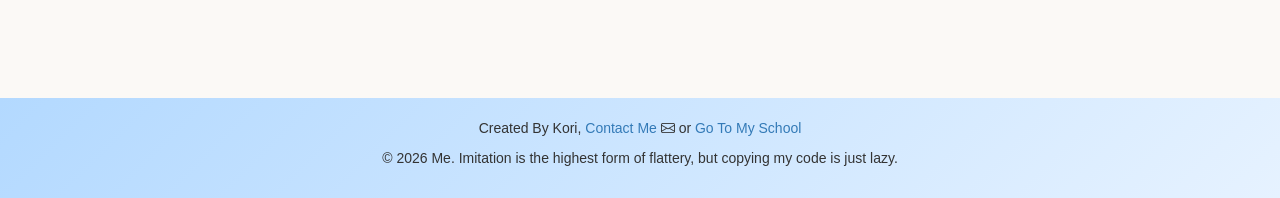
==== commit 51db5211: "Implement theme toggle feature in bio.html Added theme toggle button and functionality to switch bet" ====
--- a/bio.html
+++ b/bio.html
@@ -62,6 +62,13 @@
          
         
       </ul>
+      <ul class="nav navbar-nav navbar-right" style="padding-top: 8px; padding-right: 15px;">
+        <li style= "padding-left:20px">
+          <button id="theme-toggle" class="bubbles" style="padding: 4px 12px; font-size: 14px;">
+            <span class="text"><i class="bi bi-moon-fill"></i> Theme</span>
+          </button>
+        </li>
+      </ul>
     </div>
   </div>
 </nav>
@@ -155,6 +162,7 @@
         </div>
     </div>
 </div>
+
 <footer class="bottom-footer">
   <div class="container">
     <div class="row">
@@ -165,5 +173,28 @@
     </div>
   </div>
 </footer>
+<script>
+  
+  // Theme Toggle logic
+  const toggleBtn = document.getElementById('theme-toggle');
+  const savedTheme = localStorage.getItem('theme');
+  const systemPrefersDark = window.matchMedia('(prefers-color-scheme: dark)').matches;
+
+  if (savedTheme) {
+    document.documentElement.setAttribute('data-theme', savedTheme);
+  } else if (systemPrefersDark) {
+    document.documentElement.setAttribute('data-theme', 'dark');
+  }
+
+  if (toggleBtn) {
+    toggleBtn.addEventListener('click', () => {
+      const currentTheme = document.documentElement.getAttribute('data-theme');
+      const newTheme = currentTheme === 'dark' ? 'light' : 'dark';
+      
+      document.documentElement.setAttribute('data-theme', newTheme);
+      localStorage.setItem('theme', newTheme);
+    });
+  }
+</script>
 </body>
 </html>
--- a/style.css
+++ b/style.css
@@ -1,5 +1,214 @@
 h1{
     font-style: italic;
+}
+hr {
+  border: 0;
+  border-top: 1px solid #1e3a8a; 
+  margin: 20px 0;                
+}
+.card-grid {
+  /* This creates columns that dynamically multiply and scale to fill any screen */
+  column-width: 320px; 
+  column-gap: 24px;
+  padding: 24px;
+  width: 100%;
+  box-sizing: border-box;
+}
+
+/* From Uiverse.io by Smit-Prajapati */ 
+.parent {
+  /* Essential: inline-block forces cards to behave like a fluid collage stream */
+  display: inline-block; 
+  width: 100%;           
+  margin-bottom: 24px;   /* Creates even spacing between stacked cards */
+  perspective: 1000px;
+  break-inside: avoid;   /* Prevents the 3D card from breaking across columns */
+  box-sizing: border-box;
+}
+
+
+
+.card {
+  padding-top: 50px;
+  /* border-radius: 10px; */
+  border: 3px solid rgb(255, 255, 255);
+  transform-style: preserve-3d;
+  background: linear-gradient(135deg,#0000 18.75%,#f3f3f3 0 31.25%,#0000 0),
+      repeating-linear-gradient(45deg,#f3f3f3 -6.25% 6.25%,#ffffff 0 18.75%);
+  background-size: 60px 60px;
+  background-position: 0 0, 0 0;
+  background-color: #f0f0f0;
+  width: 100%;
+  box-shadow: rgba(142, 142, 142, 0.3) 0px 30px 30px -10px;
+  transition: all 0.5s ease-in-out;
+}
+
+.card:hover {
+  background-position: -100px 100px, -100px 100px;
+  transform: rotate3d(0.5, 1, 0, 30deg);
+}
+
+.image-box {
+  width: 100%;
+  display: block;
+  overflow: hidden;
+  transform-style: preserve-3d;
+  transition: all 0.5s ease-in-out;
+}
+
+.image-box img {
+  width: 100%;
+  height: auto;
+  display: block;
+  transition: all 0.5s ease-in-out;
+  /* Pops the image forward in 3D space */
+  transform: translate3d(0px, 0px, 40px); 
+}
+
+.image-box img:hover {
+  transform: translate3d(0px, 0px, 60px);
+}
+
+.content-box .card-content {
+  margin-top: 10px;
+  font-size: 12px;
+  font-weight: 700;
+  color: #f2f2f2;
+  transition: all 0.5s ease-in-out;
+  transform: translate3d(0px, 0px, 30px);
+}
+
+.content-box .card-content:hover {
+  transform: translate3d(0px, 0px, 60px);
+}
+
+.content-box .see-more {
+  cursor: pointer;
+  margin-top: 1rem;
+  display: inline-block;
+  font-weight: 900;
+  font-size: 9px;
+  text-transform: uppercase;
+  color: rgb(7, 185, 255);
+  /* border-radius: 5px; */
+  background: white;
+  padding: 0.5rem 0.7rem;
+  transition: all 0.5s ease-in-out;
+  transform: translate3d(0px, 0px, 20px);
+}
+
+.content-box .see-more:hover {
+  transform: translate3d(0px, 0px, 60px);
+}
+
+.date-box {
+  position: absolute;
+  top: 30px;
+  right: 30px;
+  height: 60px;
+  width: 60px;
+  background: white;
+  border: 1px solid rgb(7, 185, 255);
+  /* border-radius: 10px; */
+  padding: 10px;
+  transform: translate3d(0px, 0px, 80px);
+  box-shadow: rgba(100, 100, 111, 0.2) 0px 17px 10px -10px;
+}
+
+.date-box span {
+  display: block;
+  text-align: center;
+}
+
+.date-box .month {
+  color: rgb(4, 193, 250);
+  font-size: 9px;
+  font-weight: 700;
+}
+
+.date-box .date {
+  font-size: 20px;
+  font-weight: 900;
+  color: rgb(4, 193, 250);
+}
+ 
+ 
+
+
+.bubbles {
+  --c1: #b3d9ff; /* Recommendation: same background color */
+  --c2: #1b365d;
+  --size-letter: 18px;
+  padding: 0.5em 1em;
+  font-size: var(--size-letter);
+
+  background-color: transparent;
+  border: calc(var(--size-letter) / 6) solid var(--c2);
+  border-radius: 0.2em;
+  cursor: pointer;
+
+  overflow: hidden;
+  position: relative;
+  transition: 300ms cubic-bezier(0.83, 0, 0.17, 1);
+}
+
+.bubbles > .text {
+  font-weight: 700;
+  color: var(--c2);
+  position: relative;
+  z-index: 1;
+  transition: color 700ms cubic-bezier(0.83, 0, 0.17, 1);
+}
+.button-container {
+  display: flex;
+  justify-content: center; /* Centers them horizontally */
+  gap: 15px;               /* Spaces them evenly */
+  padding: 20px;
+  width: 100%;
+}
+@media (max-width: 768px) {
+  .button-container {
+    flex-wrap: wrap; /* Automatically drops buttons to a new line */
+  }
+}
+.bubbles::before {
+  top: 0;
+  left: 0;
+}
+
+.bubbles::after {
+  top: 100%;
+  left: 100%;
+}
+
+.bubbles::before,
+.bubbles::after {
+  content: "";
+  width: 150%;
+  aspect-ratio: 3/4;
+  scale: 0;
+  transition: 1000ms cubic-bezier(0.76, 0, 0.24, 1);
+
+  background-color: var(--c2);
+  border-radius: 50%;
+
+  position: absolute;
+  translate: -50% -50%;
+}
+
+.bubbles:hover {
+  & > span {
+    color: var(--c1);
+  }
+  &::before,
+  &::after {
+    scale: 1;
+  }
+}
+
+.bubbles:active {
+  scale: 0.98;
+  filter: brightness(0.9);
 }
 
 .myNav.soft-blue-gradient {
@@ -7,7 +216,8 @@
   background-color: #b3d9ff; 
  
 }
-.parallax_bio h1{
+.parallax_bio h1,
+.parallax_projects h1{
     font-size: clamp(2rem, 1rem + 6vw, 6rem);
     color:white !important;
     padding-top:100px !important;
@@ -16,7 +226,7 @@
     margin-left:30px;
 }
 .parallax h1{
-  color: #1b365d;
+  color: #FFFFFF;
   
   font-size: clamp(2rem, 1rem + 6vw, 6rem);
   margin-top: 0px;
@@ -29,8 +239,15 @@
 .myNav.navbar-inverse .navbar-nav > li > a {
     color: #000000;
 }
-.parallax h3, 
-.parrallax_bio h3{
+.parallax h3{
+    color:#FFFFFF;
+    font-size: clamp(1.25rem, 1rem + 1vw, 2rem);
+  margin-top: 0.5rem; 
+  padding-left:50px;
+  font-weight: 400;  
+} 
+.parrallax_bio h3,
+.parralax_projects h3{
 color: #1b365d;
   font-size: clamp(1.25rem, 1rem + 1vw, 2rem);
   margin-top: 0.5rem; 
@@ -55,7 +272,7 @@
   background-image: url("https://www.trafalgar.com/real-word/wp-content/uploads//2018/01/Tokyo-Skyline-www.istockphoto.com_gb_photo_tokyo-japan-city-skyline-gm504317383-44289846-SeanPavonePhoto.jpg");
 
   /* Set a specific height */
-  min-height: 500px;
+  min-height: 800px;
 
   /* Create the parallax scrolling effect */
   background-attachment: fixed;
@@ -91,9 +308,28 @@
   padding: 20px 0;           
   margin-top: 40px;         
 }
+.parallax_projects {
+  /* The image used */
+  background-image: url("https://t3.ftcdn.net/jpg/04/74/49/80/360_F_474498018_agehf1VrGjAjlUvH938wXYT1NQ2VVkBL.jpg");
+
+  /* Set a specific height */
+  min-height: 500px;
+
+  /* Create the parallax  effect */
+  background-attachment: fixed;
+  background-position: center;
+  background-repeat: no-repeat;
+  background-size: cover;
+  
+}
+.bottom-footer {
+  background-image: linear-gradient(135deg, #b3d9ff, #e6f2ff);
+  background-color: #b3d9ff;  
+  padding: 20px 0;           
+  margin-top: 40px;         
+}
 
 .myNav.navbar-inverse .navbar-nav > li > a:hover,
-.myNav.navbar-inverse .navbar-nav > li > a:focus,
 .myNav.navbar-inverse .navbar-nav > .open > a,
 .myNav.navbar-inverse .navbar-nav > .open > a:hover,
 .myNav.navbar-inverse .navbar-nav > .open > a:focus,
@@ -150,3 +386,9 @@
     border-radius: 16px;  
    
 }
+
+
+.interests-image-wrapper:hover img {
+  transform: scale(1.15);
+  border-radius: 16px; 
+}
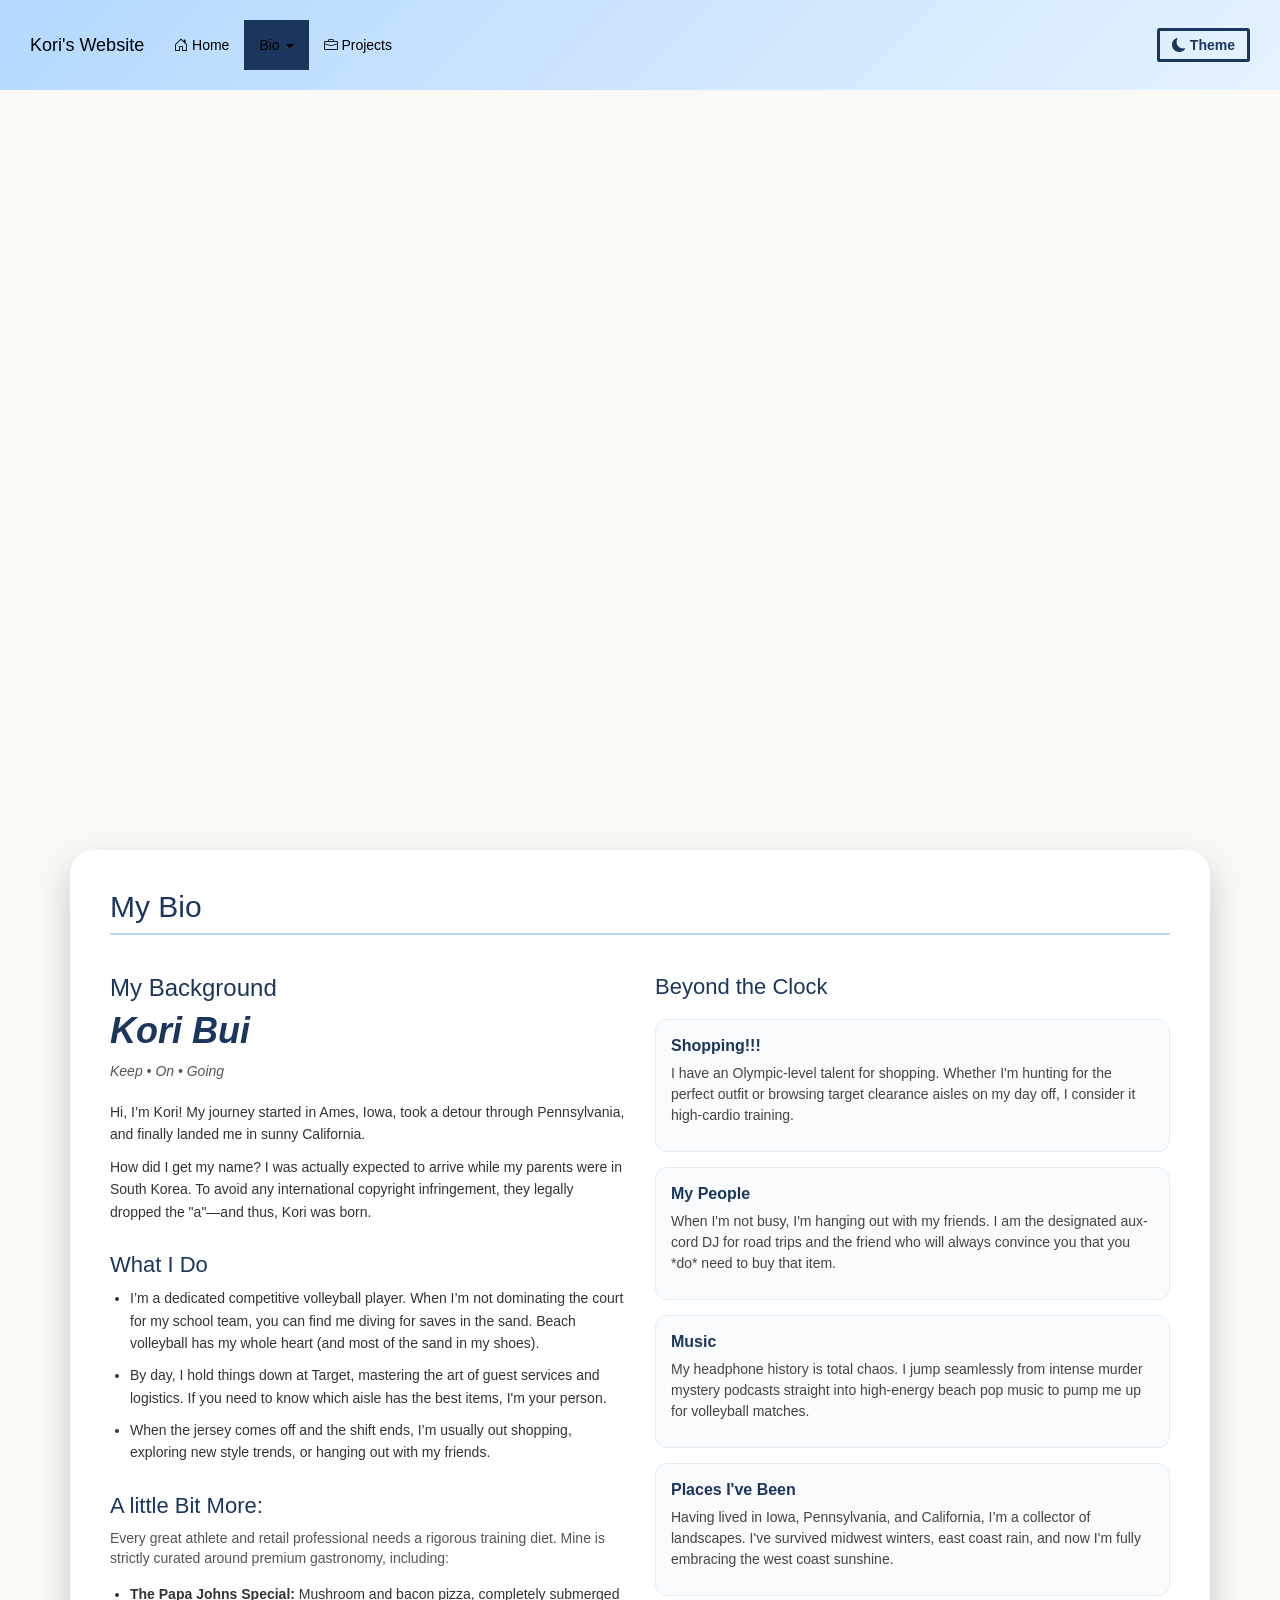
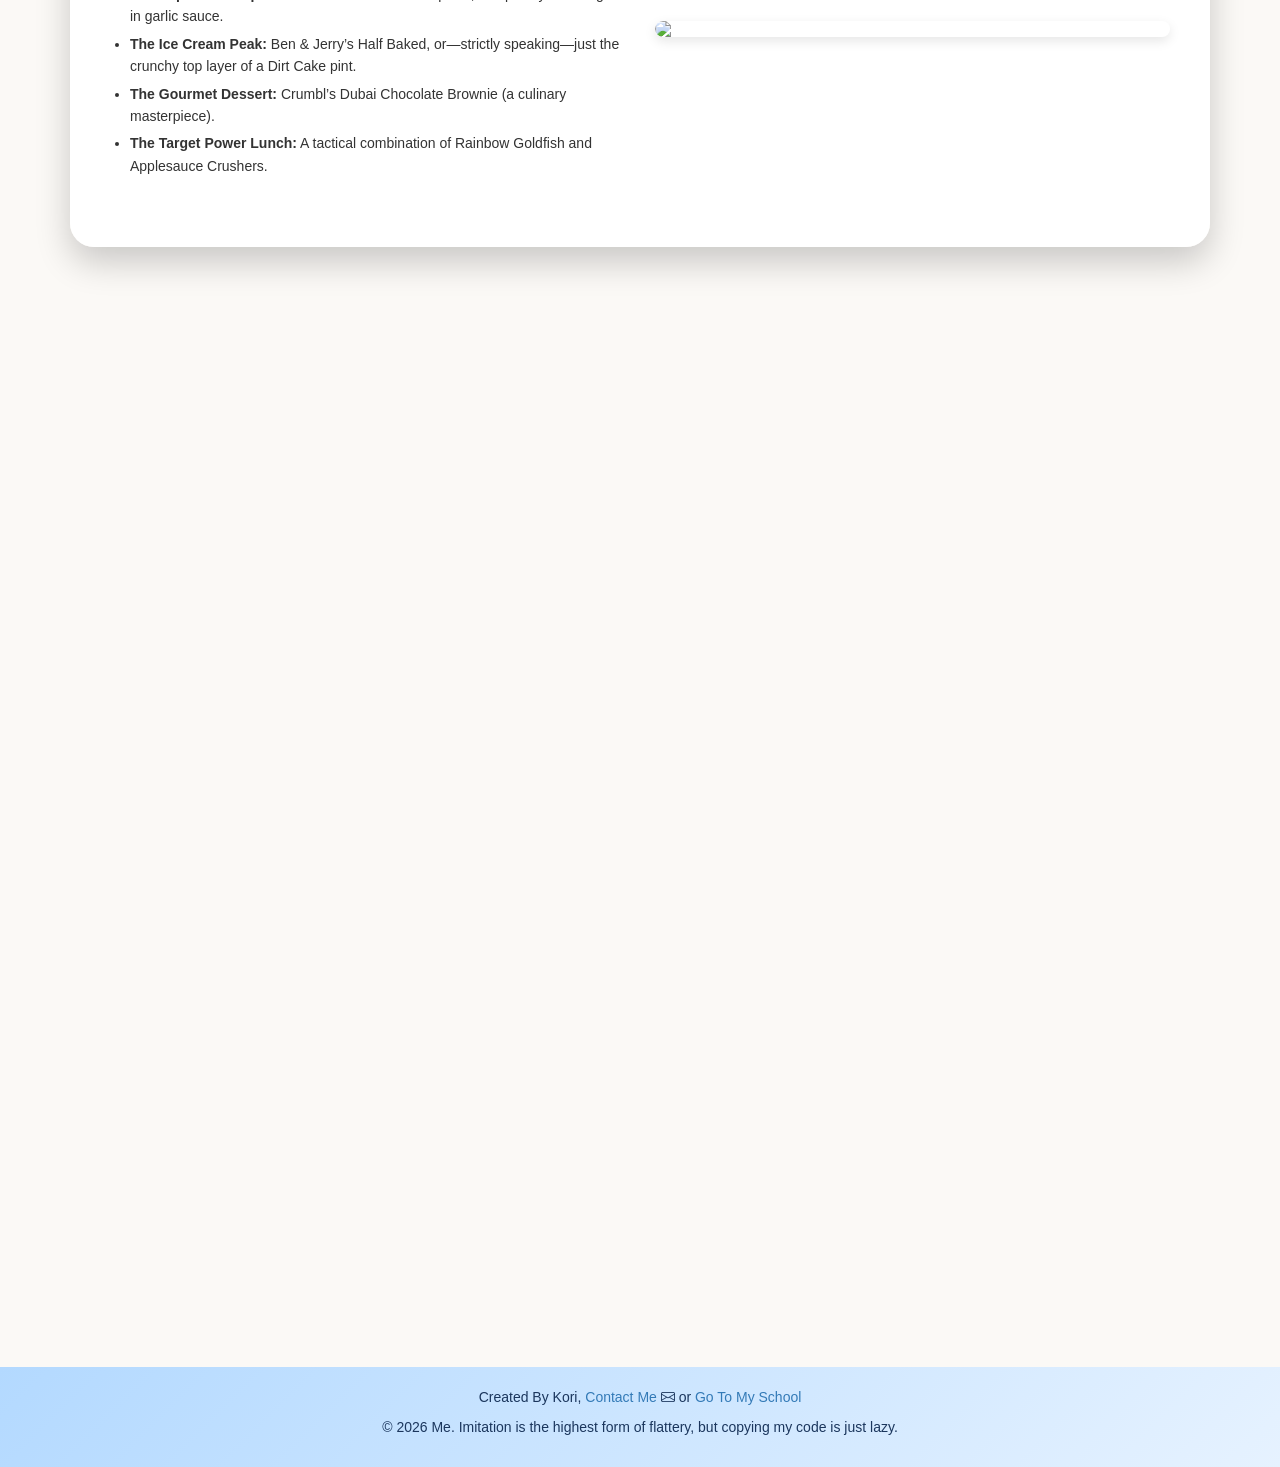
==== commit a2feb7d4: "Refactor bio.html to simplify layout and content Removed parallax sections and updated bio content w" ====
--- a/bio.html
+++ b/bio.html
@@ -11,20 +11,7 @@
   <script src="https://ajax.googleapis.com/ajax/libs/jquery/3.7.1/jquery.min.js"></script>
   <script src="https://maxcdn.bootstrapcdn.com/bootstrap/3.4.1/js/bootstrap.min.js"></script>
   <style>
-  /* Keeps the floating border strictly limited to the parallax section container */
-  .parallax_bio {
-    position: relative; 
-  }
 
-  /* Creates the floating outline inside your picture */
-  .parallax-frame {
-    position: absolute;
-    inset: 24px;              /* Pulls the box 24px away from the image edges */
-    border: 15px solid #ffffff; /* Thickness of the white line */
-    border-radius: 25px;       /* Rounds the corners */
-    box-sizing: border-box; 
-    pointer-events: none;      /* Prevents the border layer from blocking mouse clicks */
-  }
   body {
     font-family: 'Poppins', sans-serif;
     
@@ -72,96 +59,90 @@
     </div>
   </div>
 </nav>
-<div class="parallax_bio">
-     <div class="parallax-frame">
-        <h1>ALL ABOUT ME!</h1>
+
+<div class="bio-background-section" >
+    <div class="container">
         
-    </div>
-    </div> 
-<div class="container" style="margin-top: 50px; margin-bottom: 200px;">
-    <!-- Section Title -->
-    <div class="row" style="margin-bottom: 30px;">
-        <div class="col-xs-12">
-            <h2 style="color: #1b365d; border-bottom: 2px solid #b3d9ff; padding-bottom: 10px;">My Bio</h2>
-        </div>
-    </div>
-
-    <!-- Two Column Information Layout -->
-    <div class="row">
-        <!-- Left Column -->
-        <div class="col-sm-6" style="margin-bottom: 20px;">
-            <h3 style="color: #1b365d; margin-top: 0;">My Background</h3>
-             <div class="content-col">
-            <h1>Kori Bui</h1>
-            <p class="taglines">Keep • On • Going</p>
+        
+        <div class="floating-bio-card">
             
-            <div class="intro-text">
-                <p>Hi, I’m Kori! My journey started in Ames, Iowa, took a detour through Pennsylvania, and finally landed me in sunny California.</p>
-                <p>How did I get my name? I was actually expected to arrive while my parents were in South Korea. To avoid any international copyright infringement, they legally dropped the "a"—and thus, Kori was born.</p>
+            <!-- Section Title -->
+            <div class="row" style="margin-bottom: 30px;">
+                <div class="col-xs-12">
+                    <h2 style="color: #1b365d; border-bottom: 2px solid #b3d9ff; padding-bottom: 10px; margin-top: 0;">My Bio</h2>
+                </div>
             </div>
 
-            <h2>What I Do</h2>
-            <ul>
-                <li>I’m a dedicated competitive volleyball player. When I’m not dominating the court for my school team, you can find me diving for saves in the sand. Beach volleyball has my whole heart (and most of the sand in my shoes).</li>
-                <li> By day, I hold things down at Target, mastering the art of guest services and logistics. If you need to know which aisle has the best items, I'm your person.</li>
-                <li> When the jersey comes off and the shift ends, I’m usually out shopping, exploring new style trends, or hanging out with my friends.</li>
-            </ul>
+            <!-- Two Column Information Layout -->
+            <div class="row">
+                <!-- Left Column -->
+                <div class="col-sm-6" style="margin-bottom: 20px;">
+                    <h3 style="color: #1b365d; margin-top: 0;">My Background</h3>
+                    <div class="content-col">
+                        <h1 style="color: #1b365d; font-weight: 700; margin-top: 10px;">Kori Bui</h1>
+                        <p class="taglines" style="font-style: italic; color: #555; margin-bottom: 20px;">Keep • On • Going</p>
+                        
+                        <div class="intro-text" style="line-height: 1.6; color: #333;">
+                            <p>Hi, I’m Kori! My journey started in Ames, Iowa, took a detour through Pennsylvania, and finally landed me in sunny California.</p>
+                            <p>How did I get my name? I was actually expected to arrive while my parents were in South Korea. To avoid any international copyright infringement, they legally dropped the "a"—and thus, Kori was born.</p>
+                        </div>
 
-            <h2>A little Bit More:</h2>
-            <p style="margin-bottom: 15px; color: #555;">Every great athlete and retail professional needs a rigorous training diet. Mine is strictly curated around premium gastronomy, including:</p>
-            <ul>
-                <li><strong>The Papa Johns Special:</strong> Mushroom and bacon pizza, completely submerged in garlic sauce.</li>
-                <li><strong>The Ice Cream Peak:</strong> Ben & Jerry’s Half Baked, or—strictly speaking—just the crunchy top layer of a Dirt Cake pint.</li>
-                <li><strong>The Gourmet Dessert:</strong> Crumbl’s Dubai Chocolate Brownie (a culinary masterpiece).</li>
-                <li><strong>The Target Power Lunch:</strong> A tactical combination of Rainbow Goldfish and Applesauce Crushers.</li>
-            </ul>
+                        <h2 style="color: #1b365d; font-size: 22px; margin-top: 30px;">What I Do</h2>
+                        <ul style="padding-left: 20px; line-height: 1.6; color: #333;">
+                            <li style="margin-bottom: 10px;">I’m a dedicated competitive volleyball player. When I’m not dominating the court for my school team, you can find me diving for saves in the sand. Beach volleyball has my whole heart (and most of the sand in my shoes).</li>
+                            <li style="margin-bottom: 10px;">By day, I hold things down at Target, mastering the art of guest services and logistics. If you need to know which aisle has the best items, I'm your person.</li>
+                            <li style="margin-bottom: 10px;">When the jersey comes off and the shift ends, I’m usually out shopping, exploring new style trends, or hanging out with my friends.</li>
+                        </ul>
 
-            
-        </div>
+                        <h2 style="color: #1b365d; font-size: 22px; margin-top: 30px;">A little Bit More:</h2>
+                        <p style="margin-bottom: 15px; color: #555;">Every great athlete and retail professional needs a rigorous training diet. Mine is strictly curated around premium gastronomy, including:</p>
+                        <ul style="padding-left: 20px; line-height: 1.6; color: #333;">
+                            <li style="margin-bottom: 5px;"><strong>The Papa Johns Special:</strong> Mushroom and bacon pizza, completely submerged in garlic sauce.</li>
+                            <li style="margin-bottom: 5px;"><strong>The Ice Cream Peak:</strong> Ben & Jerry’s Half Baked, or—strictly speaking—just the crunchy top layer of a Dirt Cake pint.</li>
+                            <li style="margin-bottom: 5px;"><strong>The Gourmet Dessert:</strong> Crumbl’s Dubai Chocolate Brownie (a culinary masterpiece).</li>
+                            <li style="margin-bottom: 5px;"><strong>The Target Power Lunch:</strong> A tactical combination of Rainbow Goldfish and Applesauce Crushers.</li>
+                        </ul>
+                    </div>
+                </div>
+                
+                <!-- Right Column -->
+                <div class="col-sm-6" style="margin-bottom: 20px;">
+                    <h2 style="color: #1b365d; font-size: 22px; margin-top: 0; margin-bottom: 20px;">Beyond the Clock</h2>
+                    <div class="modern-list-grid" style="margin-bottom: 20px;">
+                        
+                        <div class="info-card interest-card" style="background: #f9fbfd; border: 1px solid #e1edf7; padding: 15px; border-radius: 12px; margin-bottom: 15px;">
+                            <strong style="color: #1b365d; font-size: 16px;">Shopping!!!</strong>
+                            <p style="margin-top: 5px; color: #444; line-height: 1.5;">I have an Olympic-level talent for shopping. Whether I'm hunting for the perfect outfit or browsing target clearance aisles on my day off, I consider it high-cardio training.</p>
+                        </div>
 
-        </div>
-        
-        <!-- Right Column -->
-        <div class="col-sm-6" style="margin-bottom: 20px;">
+                        <div class="info-card interest-card" style="background: #f9fbfd; border: 1px solid #e1edf7; padding: 15px; border-radius: 12px; margin-bottom: 15px;">
+                            <strong style="color: #1b365d; font-size: 16px;">My People</strong>
+                            <p style="margin-top: 5px; color: #444; line-height: 1.5;">When I'm not busy, I'm hanging out with my friends. I am the designated aux-cord DJ for road trips and the friend who will always convince you that you *do* need to buy that item.</p>
+                        </div>
+
+                        <div class="info-card interest-card" style="background: #f9fbfd; border: 1px solid #e1edf7; padding: 15px; border-radius: 12px; margin-bottom: 15px;">
+                            <strong style="color: #1b365d; font-size: 16px;">Music</strong>
+                            <p style="margin-top: 5px; color: #444; line-height: 1.5;">My headphone history is total chaos. I jump seamlessly from intense murder mystery podcasts straight into high-energy beach pop music to pump me up for volleyball matches.</p>
+                        </div>
+
+                        <div class="info-card interest-card" style="background: #f9fbfd; border: 1px solid #e1edf7; padding: 15px; border-radius: 12px; margin-bottom: 15px;">
+                            <strong style="color: #1b365d; font-size: 16px;">Places I've Been</strong>
+                            <p style="margin-top: 5px; color: #444; line-height: 1.5;">Having lived in Iowa, Pennsylvania, and California, I’m a collector of landscapes. I've survived midwest winters, east coast rain, and now I'm fully embracing the west coast sunshine.</p>
+                        </div>
                         
-            <h2>Beyond the Clock</h2>
-            <div class="modern-list-grid" style="margin-bottom: 20px;">
-                
-                <div class="info-card interest-card">
-                    
-                    <strong>Shopping!!!</strong>
-                    <p>I have an Olympic-level talent for shopping. Whether I'm hunting for the perfect outfit or browsing target clearance aisles on my day off, I consider it high-cardio training.</p>
+                        <!-- Interests Section Bottom Image -->
+                        <div class="interests-image-wrapper" style="margin-top: 25px; border-radius: 12px; overflow: hidden; box-shadow: 0 4px 12px rgba(0,0,0,0.1);">
+                            <img src="https://stuffinla.com/wp-content/uploads/2017/02/49271155788_a6fb39713d_k.jpg" class="interests-bottom-img" style="width: 100%; height: auto; display: block;">
+                        </div>
+
+                    </div>
                 </div>
-
-                <div class="info-card interest-card">
-                    
-                    <strong>My People</strong>
-                    <p>When I'm not busy, I'm hanging out with my friends. I am the designated aux-cord DJ for road trips and the friend who will always convince you that you *do* need to buy that item.</p>
-                </div>
-
-                <div class="info-card interest-card">
-                    
-                    <strong>Music</strong>
-                    <p>My headphone history is total chaos. I jump seamlessly from intense murder mystery podcasts straight into high-energy beach pop music to pump me up for volleyball matches.</p>
-                </div>
-
-                <div class="info-card interest-card">
-                    
-                    <strong>Places I've Been</strong>
-                    <p>Having lived in Iowa, Pennsylvania, and California, I’m a collector of landscapes. I've survived midwest winters, east coast rain, and now I'm fully embracing the west coast sunshine.</p>
-                </div>
-                <!-- Interests Section Bottom Image -->
-            <div class="interests-image-wrapper">
-                <img src="https://stuffinla.com/wp-content/uploads/2017/02/49271155788_a6fb39713d_k.jpg"  class="interests-bottom-img">
             </div>
-
-
-            </div>
-            
 
         </div>
     </div>
 </div>
+
 
 <footer class="bottom-footer">
   <div class="container">
--- a/style.css
+++ b/style.css
@@ -1,10 +1,65 @@
+/* 1. DEFINE COLOR VARIABLES */
+:root {
+  /* Light Theme Defaults */
+  --bg-primary: #FBF9F6;
+  --bg-card: #f0f0f0;
+  --bg-card-gradient-start: #f3f3f3;
+  --bg-card-gradient-end: #ffffff;
+  --text-main: #1b365d;
+  --text-muted: #333333;
+  --text-heading: #FFFFFF;
+  --nav-bg: linear-gradient(135deg, #b3d9ff, #e6f2ff);
+  --border-color: #1e3a8a;
+  --accent-blue: #07b9ff;
+  --accent-hover: #7fb5ff;
+  --nav-text: #000000;
+  --nav-hover-bg: #7fb5ff;
+  --nav-hover-text: #ffffff;
+}
+
+/* 2. DARK MODE OVERRIDES */
+[data-theme="dark"] {
+  --bg-primary: #121212;
+  --bg-card: #1e1e1e;
+  --bg-card-gradient-start: #2a2a2a;
+  --bg-card-gradient-end: #1e1e1e;
+  --text-main: #e0e0e0;
+  --text-muted: #b0b0b0;
+  --text-heading: #ffffff;
+  --nav-bg: linear-gradient(135deg, #0f172a, #1e293b);
+  --border-color: #3b82f6;
+  --accent-blue: #38bdf8;
+  --accent-hover: #2563eb;
+  --nav-text: #e0e0e0;
+  --nav-hover-bg: #2563eb;
+  --nav-hover-text: #ffffff;
+}
+.bio-background-section{
+    background-image: url('https://codehs.com/uploads/63d28bb3f911827c1bb5a41a0c9aaad2');
+    background-size: cover;
+    background-position: center;
+    background-repeat: no-repeat;
+    background-attachment: scroll;
+    padding-top: 60px;
+    padding-bottom: 80px;
+    
+}
+.floating-bio-card{
+    background-color: rgba(255, 255, 255, 0.96);
+    border-radius: 24px;
+    padding: 40px;
+    box-shadow: 0 15px 35px rgba(0, 0, 0, 0.2);
+    margin-top: 700px;
+    margin-bottom: 1000px;
+    
+}
 h1{
     font-style: italic;
 }
 hr {
   border: 0;
-  border-top: 1px solid #1e3a8a; 
-  margin: 20px 0;                
+  border-top: 1px solid var(--border-color); 
+  margin: 20px 0;                  
 }
 .card-grid {
   /* This creates columns that dynamically multiply and scale to fill any screen */
@@ -30,16 +85,15 @@
 
 .card {
   padding-top: 50px;
-  /* border-radius: 10px; */
-  border: 3px solid rgb(255, 255, 255);
+  border: 3px solid var(--border-color);
   transform-style: preserve-3d;
-  background: linear-gradient(135deg,#0000 18.75%,#f3f3f3 0 31.25%,#0000 0),
-      repeating-linear-gradient(45deg,#f3f3f3 -6.25% 6.25%,#ffffff 0 18.75%);
+  background: linear-gradient(135deg, #0000 18.75%, var(--bg-card-gradient-start) 0 31.25%, #0000 0),
+              repeating-linear-gradient(45deg, var(--bg-card-gradient-start) -6.25% 6.25%, var(--bg-card-gradient-end) 0 18.75%);
   background-size: 60px 60px;
   background-position: 0 0, 0 0;
-  background-color: #f0f0f0;
+  background-color: var(--bg-card);
   width: 100%;
-  box-shadow: rgba(142, 142, 142, 0.3) 0px 30px 30px -10px;
+  box-shadow: rgba(0, 0, 0, 0.4) 0px 30px 30px -10px;
   transition: all 0.5s ease-in-out;
 }
 
@@ -212,9 +266,15 @@
 }
 
 .myNav.soft-blue-gradient {
-  background-image: linear-gradient(135deg, #b3d9ff, #e6f2ff);
-  background-color: #b3d9ff; 
- 
+  background-image: var(--nav-bg);
+  padding: 20px 0;           
+           
+}
+.bottom-footer {
+  background-image: var(--nav-bg);
+  padding: 20px 0; 
+  margin-top: 40px;
+           
 }
 .parallax_bio h1,
 .parallax_projects h1{
@@ -237,7 +297,8 @@
 }
 .myNav.navbar-inverse .navbar-brand,
 .myNav.navbar-inverse .navbar-nav > li > a {
-    color: #000000;
+    color: var(--nav-text) !important;
+    transition: color 0.3s ease;
 }
 .parallax h3{
     color:#FFFFFF;
@@ -247,11 +308,11 @@
   font-weight: 400;  
 } 
 .parrallax_bio h3,
-.parralax_projects h3{
-color: #1b365d;
+.parralax_projects h3 {
+  color: var(--text-main);
   font-size: clamp(1.25rem, 1rem + 1vw, 2rem);
   margin-top: 0.5rem; 
-  padding-left:50px;
+  padding-left: 50px;
   font-weight: 400;    
 }
 
@@ -282,12 +343,7 @@
   
 }
 
-.bottom-footer {
-  background-image: linear-gradient(135deg, #b3d9ff, #e6f2ff);
-  background-color: #b3d9ff;  
-  padding: 20px 0;           
-  margin-top: 40px;         
-}
+
 .parallax_bio {
   /* The image used */
   background-image: url("https://img.magnific.com/free-photo/blue-stationery-table_23-2148169490.jpg?semt=ais_hybrid&w=740&q=80");
@@ -302,12 +358,7 @@
   background-size: cover;
   
 }
-.bottom-footer {
-  background-image: linear-gradient(135deg, #b3d9ff, #e6f2ff);
-  background-color: #b3d9ff;  
-  padding: 20px 0;           
-  margin-top: 40px;         
-}
+
 .parallax_projects {
   /* The image used */
   background-image: url("https://t3.ftcdn.net/jpg/04/74/49/80/360_F_474498018_agehf1VrGjAjlUvH938wXYT1NQ2VVkBL.jpg");
@@ -322,12 +373,7 @@
   background-size: cover;
   
 }
-.bottom-footer {
-  background-image: linear-gradient(135deg, #b3d9ff, #e6f2ff);
-  background-color: #b3d9ff;  
-  padding: 20px 0;           
-  margin-top: 40px;         
-}
+
 
 .myNav.navbar-inverse .navbar-nav > li > a:hover,
 .myNav.navbar-inverse .navbar-nav > .open > a,
@@ -343,12 +389,12 @@
 .myNav .dropdown-menu {
     background-color: #b3d9ff !important;
 }
-body{
-    background-color: #FBF9F6 
-}
-.body p{
-    
-}
+body {
+  background-color: var(--bg-primary);
+  color: var(--text-main);
+  transition: background-color 0.3s ease, color 0.3s ease;
+}
+
 /* Target screens smaller than or equal to 768px (Mobile/Tablets) */
 @media screen and (width <= 768px) {
   body {
@@ -356,10 +402,10 @@
   }
 }
 
-/* Target screens larger than or equal to 1024px (Desktops) */
-@media screen and (width >= 1024px) {
-  .container {
-    width: 80%;
+/* Target screens smaller than or equal to 768px (Mobile/Tablets) */
+@media screen and (max-width: 768px) {
+  body {
+    background-color: var(--bg-primary); /* Keeps theme variable on mobile */
   }
 }
 
